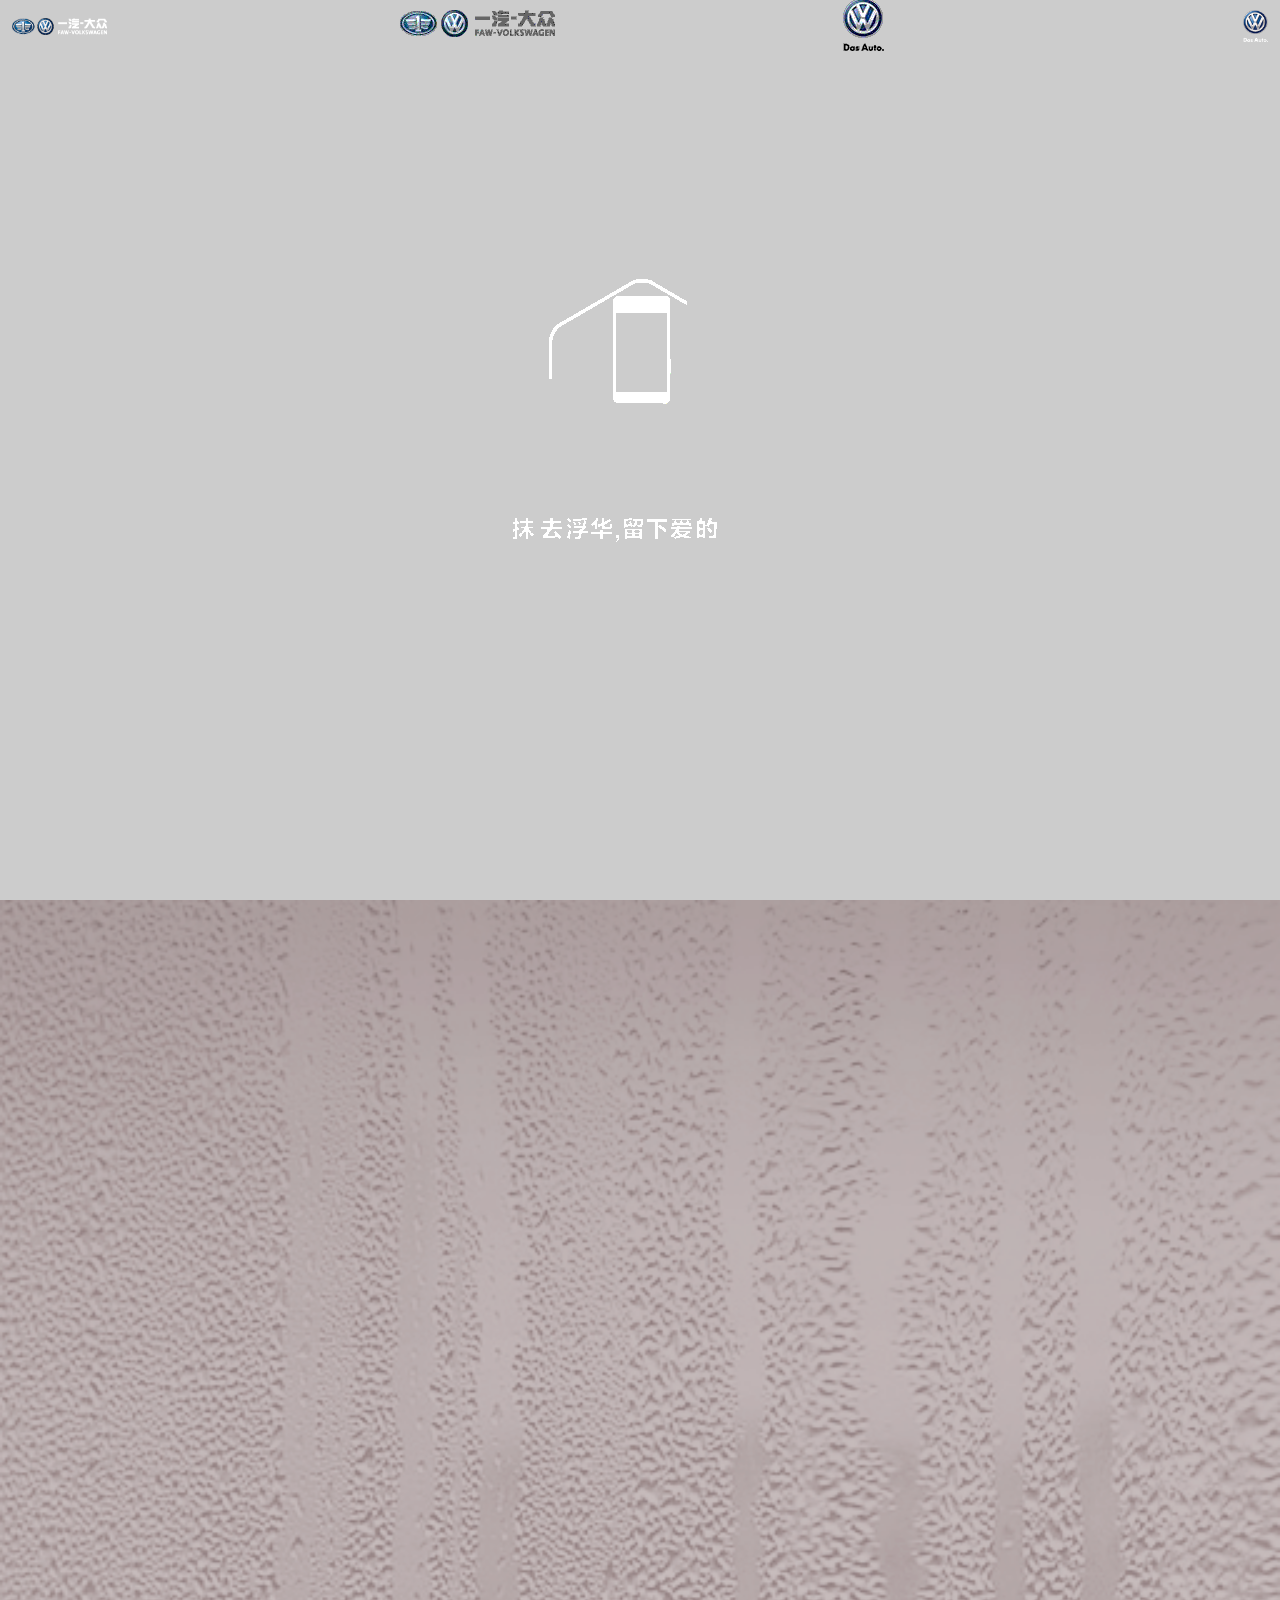
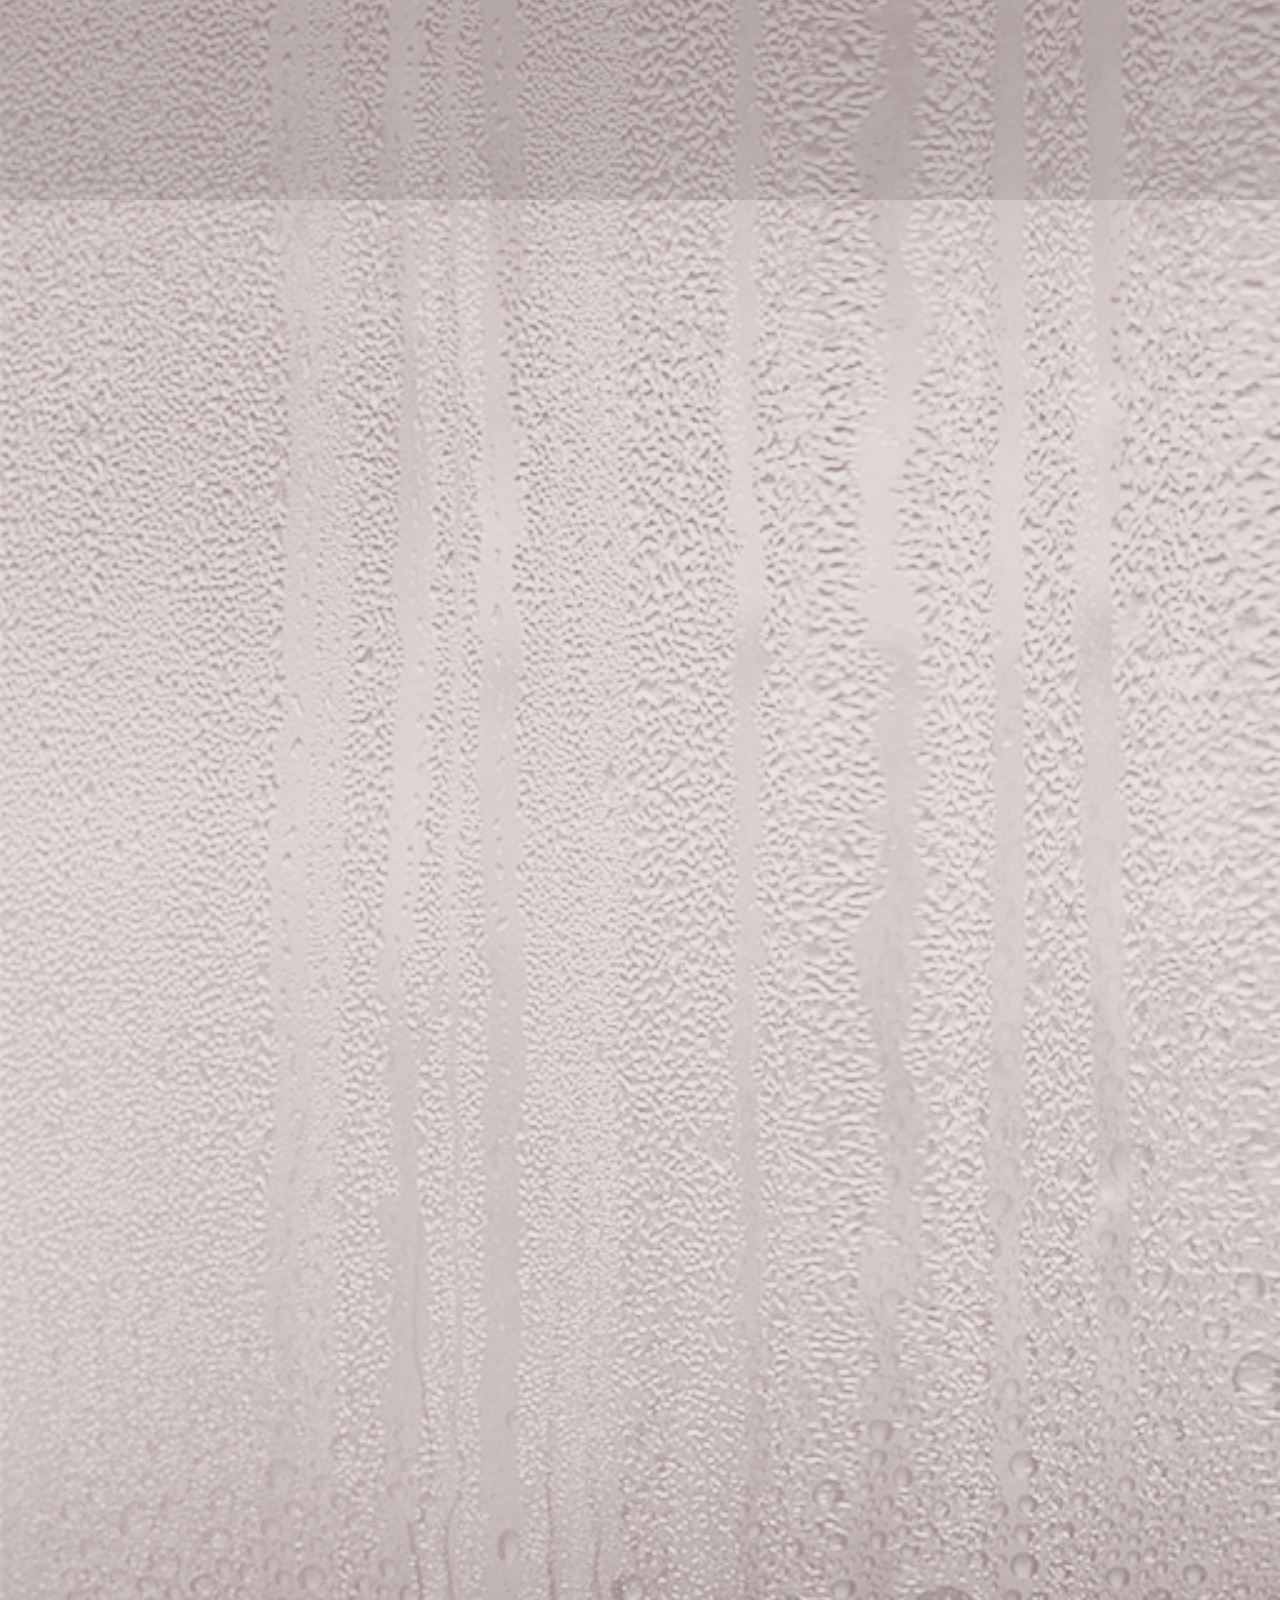
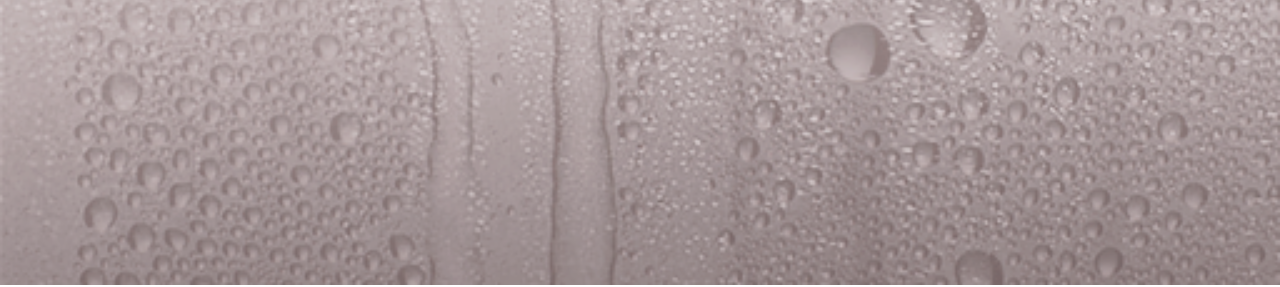
==== index.html @ 7c73c203 "add link & swipe" ====
<!doctype html>
<html lang="zh-CN">
<head>
    <meta charset="utf-8">
    <meta name="viewport" content="width=device-width, initial-scale=1.0, maximum-scale=1.0, minimum-scale=1.0, user-scalable=no, minimal-ui">
    <meta name="apple-mobile-web-app-capable" content="yes">
    <title>一汽-大众 “感恩有你”</title>
    <meta name="description" content="">
    <meta name="keywords" content=""> 
    <link rel="stylesheet" href="./css/common.css" media="all">

</head>

<body class="load_body">
<header>
	<a id="logo_left" href="javascript:void(0);">一汽大众</a>
	<a id="logo_right" href="javascript:void(0);">Das Auto</a>
</header>

<div id="page_load" class="page">
	<div id="load_loading" class="loading show"></div><!-- /.loading -->
	<div id="load_scratch" class="scratch show">
		<canvas id="scratcher" class="canvasName"></canvas>
	</div><!-- /.scratch -->
</div><!-- /#page_load.page -->

<div id="page_1_1" class="page">
	<img src="img/faw_1_1.jpg" alt="">

	<div class="core">
		<div class="favor_btn" id="active_info">
			活动</br>规则
		</div>
		<div class="faw_btn btn_order btn_order_drive">
			<div class="faw_btn_left"></div>
			<div class="faw_btn_center">
				<div class="btn_icon_left"></div>
				<div class="btn_text">
					预约试驾
				</div>
				<div class="btn_icon_right"></div>
			</div>
			<div class="faw_btn_right"></div>
		</div>
		<div class="faw_btn btn_thx">
			<div class="faw_btn_left"></div>
			<div class="faw_btn_center">
				<div class="btn_text">
					我要对TA感恩
				</div>
				<div class="btn_icon_right"></div>
			</div>
			<div class="faw_btn_right"></div>
		</div>
	</div><!-- /.core -->
	<!-- <canvas id="scratcher" class="scratcher"></canvas> -->
</div><!-- /#page_1_1.page -->
<div id="page_1_2" class="page">
	<img src="img/faw_1_2.jpg" alt="">

	<div class="core">
		<div class="faw_close_btn" id="active_info_close"></div>
		<div class="favor_detail">
			<p>
				<span class="faw_title">活动奖品</span>
				<span class="faw_detail_text">一汽-大众风华羊绒围巾20条</span>
			</p>
			<p>
				<span class="faw_title">参与方式</span>
				<span class="faw_detail_text">写下对TA感恩的话，并留下资料即参与成功</span>
				<span class="faw_detail_text">一汽-大众将从中抽取20名获得礼品 </span>
			</p>
			<p>
				<span class="faw_title">活动时间</span>
				<span class="faw_detail_text">11月26至11月30日</span>
			</p>
		</div>
	</div><!-- /.core -->
</div><!-- /#page_1_2.page -->

<div id="page_2_1" class="page">
	<img src="img/faw_2_1.jpg" alt="">

	<div class="core">
		<div class="favor_btn" id="favor_info_golf">
			优惠</br>信息
		</div> 
		<div class="faw_btn btn_order btn_order_drive">
			<div class="faw_btn_left"></div>
			<div class="faw_btn_center">
				<div class="btn_icon_left"></div>
				<div class="btn_text">
					预约试驾
				</div>
				<div class="btn_icon_right"></div>
			</div>
			<div class="faw_btn_right"></div>
		</div>
		<div class="faw_btn btn_share_friend">
			<div class="faw_btn_left"></div>
			<div class="faw_btn_center">
				<div class="btn_icon_left"></div>
				<div class="btn_text">
					分享给朋友
				</div>
				<div class="btn_icon_right"></div>
			</div>
			<div class="faw_btn_right"></div>
		</div>
	</div><!-- /.core -->
</div><!-- /#page_2_1.page -->
<div id="page_2_2" class="page">
	<img src="img/faw_2_2.jpg" alt="">

	<div class="core">
		<div class="faw_close_btn"  id="favor_info_golf_close"></div>
		<div class="favor_detail favor_detail_left">
			<p>
				<span class="faw_title">1.购买高尔夫时尚型 </span>
				<span class="faw_detail_text">免费升级蓝牙手机免提系统</span>
				<span class="faw_detail_text faw_detail_text_black">购买高尔夫舒适型</span>
				<span class="faw_detail_text">免费升级头部气帘、5.0英寸彩屏、膝部气囊、钥匙镀铬</span>
				<span class="faw_detail_text faw_detail_text_black">购买高尔夫豪华型</span>
				<span class="faw_detail_text">免费升级旗舰型轮毂、5.0英寸彩屏、膝部气囊、钥匙镀铬</span>
				<span class="faw_detail_text faw_detail_text_black">购买高尔夫旗舰型</span>
				<span class="faw_detail_text">免费升级6.5英寸彩屏、膝部气囊、钥匙镀铬</span>
			</p>
			<p>
				<span class="faw_title">2.高尔夫更多车型享受节能环保补贴优惠</span>
			</p>
			<p>
				<span class="faw_title">3.全系享受购置税减半政策</span>
			</p>
		</div>
	</div><!-- /.core -->
</div><!-- /#page_2_2.page -->

<div id="page_3_1" class="page">
	<img src="img/faw_3_1.jpg" alt="">

	<div class="core">
		<div class="favor_btn" id="favor_info_suteng">
			优惠</br>信息
		</div>
		<div class="faw_btn btn_order btn_order_drive">
			<div class="faw_btn_left"></div>
			<div class="faw_btn_center">
				<div class="btn_icon_left"></div>
				<div class="btn_text">
					预约试驾
				</div>
				<div class="btn_icon_right"></div>
			</div>
			<div class="faw_btn_right"></div>
		</div>
		<div class="faw_btn btn_share_friend">
			<div class="faw_btn_left"></div>
			<div class="faw_btn_center">
				<div class="btn_icon_left"></div>
				<div class="btn_text">
					分享给朋友
				</div>
				<div class="btn_icon_right"></div>
			</div>
			<div class="faw_btn_right"></div>
		</div>
	</div><!-- /.core -->
</div><!-- /#page_3_1.page -->
<div id="page_3_2" class="page">
	<img src="img/faw_3_2.jpg" alt="">

	<div class="core">
		<div class="faw_close_btn" id="favor_info_suteng_close"></div>
		<div class="favor_detail favor_detail_left">
			<p>
				<span class="faw_title">1、购新速腾1.4T舒适性、豪华型</span>
				<span class="faw_detail_text">￥999即享氙气大灯</span>
				<span class="faw_detail_text faw_detail_text_black">购新速腾舒适型、豪华型 </span>
				<span class="faw_detail_text">￥999即享导航选装</span>
			</p>
			<p>
				<span class="faw_title">2、新速腾更多车型享受节能环保补贴优惠</span>
			</p>
			<p>
				<span class="faw_title">3、全系享受购置税减半政策</span>
			</p>
		</div>
	</div><!-- /.core -->
</div><!-- /#page_3_2.page -->
<div id="page_4_1" class="page">
	<img src="img/faw_4_1.jpg" alt="">

	<div class="core">
		<div class="faw_btn_qin">
			致亲人
		</div>
		<div class="faw_btn_peng">
			致朋友
		</div>
		<div class="faw_btn_all">
			致所有帮助过我的人
		</div>
	</div><!-- /.core -->
</div><!-- /#page_4_1.page -->
<div id="page_4_2" class="page">
	<img src="img/faw_4_2.jpg" alt="">

	<div class="core">
		<div class="faw_btn_swipe faw_btn_pro peng_prev swiper-button-prev" type="pro"></div>
		<div class="faw_btn_swipe faw_btn_next peng_next swiper-button-next" type="next"></div>
		<div class="swiper-container peng_container faw_thx_text">
		    <div class="swiper-wrapper">
		    	<div class="swiper-slide"><img class="faw_thx_img" src="img/faw_4_2_1.jpg"></div>
		        <div class="swiper-slide"><img class="faw_thx_img" src="img/faw_4_2_2.jpg"></div>
		        <div class="swiper-slide"><img class="faw_thx_img" src="img/faw_4_2_3.jpg"></div>
		    </div> 
		</div>
		<div class="faw_btn btn_choose">
			<div class="faw_btn_left"></div>
			<div class="faw_btn_center">
				<div class="btn_text">
					重选感恩的人
				</div>
			</div>
			<div class="faw_btn_right"></div>
		</div>
		<div class="faw_btn btn_send btn_send_peng">
			<div class="faw_btn_left"></div>
			<div class="faw_btn_center">
				<div class="btn_text">
					发送给我的朋友
				</div>
			</div>
			<div class="faw_btn_right"></div>
		</div>
	</div><!-- /.core -->
</div><!-- /#page_4_2.page -->
<div id="page_4_3" class="page">
	<img src="img/faw_4_3.jpg" alt="">

	<div class="core">
		<div class="faw_btn_swipe faw_btn_pro qin_prev swiper-button-prev" type="pro"></div>
		<div class="faw_btn_swipe faw_btn_next qin_next swiper-button-next" type="next"></div>
		<div class="swiper-container qin_container faw_thx_text">
		    <div class="swiper-wrapper">
		    	<div class="swiper-slide"><img class="faw_thx_img" src="img/faw_4_3_1.jpg"></div>
		        <div class="swiper-slide"><img class="faw_thx_img" src="img/faw_4_3_2.jpg"></div>
		        <div class="swiper-slide"><img class="faw_thx_img" src="img/faw_4_3_3.jpg"></div>
		    </div> 
		</div>
		<div class="faw_btn btn_choose">
			<div class="faw_btn_left"></div>
			<div class="faw_btn_center">
				<div class="btn_text">
					重选感恩的人
				</div>
			</div>
			<div class="faw_btn_right"></div>
		</div>
		<div class="faw_btn btn_send btn_send_qin">
			<div class="faw_btn_left"></div>
			<div class="faw_btn_center">
				<div class="btn_text">
					发送给我的亲人
				</div>
			</div>
			<div class="faw_btn_right"></div>
		</div>
	</div><!-- /.core -->
</div><!-- /#page_4_3.page -->
<div id="page_4_4" class="page">
	<img src="img/faw_4_4.jpg" alt="">

	<div class="core">
		<div class="faw_btn_swipe faw_btn_pro all_prev swiper-button-prev" type="pro"></div>
		<div class="faw_btn_swipe faw_btn_next all_next swiper-button-next" type="next"></div>
		<div class="swiper-container all_container faw_thx_text">
		    <div class="swiper-wrapper">
		    	<div class="swiper-slide"><img class="faw_thx_img" src="img/faw_4_4_1.jpg"></div>
		        <div class="swiper-slide"><img class="faw_thx_img" src="img/faw_4_4_2.jpg"></div>
		        <div class="swiper-slide"><img class="faw_thx_img" src="img/faw_4_4_3.jpg"></div>
		    </div> 
		</div>
		<div class="faw_btn btn_choose">
			<div class="faw_btn_left"></div>
			<div class="faw_btn_center">
				<div class="btn_text">
					重选感恩的人
				</div>
			</div>
			<div class="faw_btn_right"></div>
		</div>
		<div class="faw_btn btn_send btn_send_all">
			<div class="faw_btn_left"></div>
			<div class="faw_btn_center">
				<div class="btn_text">
					发送给帮助过我的人
				</div>
			</div>
			<div class="faw_btn_right"></div>
		</div>
	</div><!-- /.core -->
</div><!-- /#page_4_4.page -->
<div id="page_5_1" class="page">
	<img src="img/faw_5_1.jpg" alt="">

	<div class="core">
		<div class="faw_btn btn_order btn_order_drive">
			<div class="faw_btn_left"></div>
			<div class="faw_btn_center">
				<div class="btn_icon_left"></div>
				<div class="btn_text">
					预约试驾
				</div>
				<div class="btn_icon_right"></div>
			</div>
			<div class="faw_btn_right"></div>
		</div>
		<div class="faw_btn btn_share_friend">
			<div class="faw_btn_left"></div>
			<div class="faw_btn_center">
				<div class="btn_icon_left"></div>
				<div class="btn_text">
					分享给朋友
				</div>
				<div class="btn_icon_right"></div>
			</div>
			<div class="faw_btn_right"></div>
		</div>
	</div><!-- /.core -->
</div><!-- /#page_5_1.page -->

<div id="page_7_1" class="page">
	<img src="img/faw_7_1.jpg" alt="">

	<div class="core">
		<div class="faw_close_btn" id="order_drive_close"></div>
		<div class="order_form">
			<div class="item">
				<label for="name">姓名</label>
				<input type="text" id="name" >
			</div>
			<div class="item">
				<label for="male">男</label>
				<input type="radio" name="sex" id="male" />	
				<label for="female" class="female_lbl">女</label>
				<input type="radio" name="sex" id="female" />	
			</div>
			<div class="item">
				<label for="phone">电话</label>
				<input type="text" id="phone" >
			</div>
			<div class="item">
				<label for="car">车型</label>
				<select class="select_car" id="car">
					<option value ="volvo" selected = "selected">Volvo</option>
				  	<option value ="saab">Saab</option>
				  	<option value="opel">Opel</option>
				  	<option value="audi">Audi</option>
				</select>
			</div>
			<div class="item">
				<label for="province">省份</label>
				<select class="select_province" id="province">
					<option value ="beijing" selected = "selected">北京</option>
				  	<option value ="shanghai">上海</option>
				  	<option value="guangzhou">广州</option>
				  	<option value="shenzhen">深圳</option>
				</select>
				<label class="city_lbl" for="city">城市</label>
				<select class="select_city" id="city">
					<option value ="beijing" selected = "selected">北京</option>
				  	<option value ="shanghai">上海</option>
				  	<option value="guangzhou">广州</option>
				  	<option value="shenzhen">深圳</option>
				</select>
			</div>
			<div class="item">
				<label for="dealer">经销商</label>
				<select class="select_car" id="dealer">
					<option value ="北京腾远兴顺4S店" selected = "selected">北京腾远兴顺4S店</option>
				  	<option value ="saab">Saab</option>
				  	<option value="opel">Opel</option>
				  	<option value="audi">Audi</option>
				</select>
			</div>
			<div class="order_text">即刻预约试驾,感受心动驾乘体验</div>
		</div>
		<div class="faw_btn btn_confirm">
			<div class="faw_btn_left"></div>
			<div class="faw_btn_center">
				<div class="btn_text">
					&nbsp;&nbsp;提&nbsp;&nbsp;交&nbsp;&nbsp;
				</div>
			</div>
			<div class="faw_btn_right"></div>
		</div>
	</div><!-- /.core -->
</div><!-- /#page_7_1.page -->
<div id="page_7_2" class="page">
	<img src="img/faw_7_2.jpg" alt="">

	<div class="core">
		<div class="faw_close_btn" id="share_close"></div>
		<div class="textarea">
			<textarea name="saysth" class="saysth" id="saystn" placeholder="留下想说的话,送给您最感恩的人"></textarea>
		</div>
		<div class="faw_btn btn_share_friend btn_share">
			<div class="faw_btn_left"></div>
			<div class="faw_btn_center">
				<div class="btn_icon_left"></div>
				<div class="btn_text">
					&nbsp;&nbsp;分&nbsp;&nbsp;享&nbsp;&nbsp;
				</div>
				<div class="btn_icon_right"></div>
			</div>
			<div class="faw_btn_right"></div>
		</div>
	</div><!-- /.core -->
</div><!-- /#page_7_2.page -->
<div id="page_7_3" class="page">
	<img src="img/faw_7_3.jpg" alt="">

	<div class="core">
		
	</div><!-- /.core -->
</div><!-- /#page_7_3.page -->

<script type="application/javascript" src="./js/zepto.js"></script>
<script type="application/javascript" src="./js/swipe.js"></script>
<script type="application/javascript" src="./js/fastclick.js"></script>
<script type="application/javascript" src="./js/scratcher.js"></script>
<script type="application/javascript" src="./js/main.js"></script>

</body>
</html>
---- css/common.css ----
html,body, div, span, form,iframe,
h1, h2, h3, h4, h5, p, em, img, ol, ul, li {
    margin: 0;
    padding: 0;
    border: 0;
    font: inherit;
    vertical-align: baseline;
    -webkit-tap-highlight-color: rgba(0,0,0,0);
}
html{font-size: 62.5%;}
body {
  font-family: Helvetica, 'STXihei', 'STHeiti Light', 'Microsoft yahei', sans-serif;
  line-height: 1;
  background-color: #fff;
}


input {
  margin: 0;
  padding: 0;
  /*-webkit-appearance: none;*/
  border-style: none;
}

input {
  outline-style: none;
}

input[type="text"] {
  -moz-box-sizing: border-box;
  -webkit-box-sizing: border-box;
  box-sizing: border-box;
}
ol,
ul,
li {
  list-style: none;
}

table {
  border-collapse: collapse;
  border-spacing: 0;
}

input::-webkit-input-placeholder {
color: #D6D0CA !important; 
}
input:-moz-placeholder {
color: #D6D0CA !important; 
}
input::-moz-placeholder {
color: #D6D0CA !important; 
}
input:-ms-input-placeholder {
color: #D6D0CA !important; 
}
textarea::-webkit-input-placeholder {
color: #000 !important; 
}
textarea:-moz-placeholder {
color: #000 !important; 
}
textarea::-moz-placeholder {
color: #000 !important; 
}
textarea:-ms-input-placeholder {
color: #000 !important; 
}
/*
a:link,
a:visited {
  text-decoration: none;
  color: #555555;
}*/
a {
  display: block;
  text-decoration: none;
}
.clear {
  clear: both;
}
.clearfix:after {
  content: "\0020";
  height: 0;
  display: block;
  clear: both;
  visibility: hidden;
}
.clearfix {
  *zoom: 1;
}

.floatl {
  float: left;
}

.floatr {
  float: right;
}

.shadow {
  -webkit-box-shadow: 1px 0px 3px #d9dbdd;
     -moz-box-shadow: 0px 1px 3px #d9dbdd;
          box-shadow: 0px 1px 3px #d9dbdd;
}

.hidden {
  display: none;
}

.show {
  display: block;
}
.display-flexbox {
    display: -webkit-box;
    display: -webkit-flex;
    display: flex;  
}
.flexbox-children {
    -webkit-box-flex: 1;
    -webkit-flex: 1;
    flex: 1;
}

.scratcher_wrap{
  width: 100%;
  height: 100%;
}

html,body{height: 100%;}
body.load_body{}
header{
  width: 100%;
  padding-top: 6px;
  z-index: 99;
  position: absolute;
}
header a{
  width: 95px;
  height: 40px;
  float: left;
  display: block;
  padding: 0 12px;
  text-indent: -99999px;
  background: url(../img/logo_left.png) no-repeat center center;
  background-size: 95px 17px;
}
#logo_right{
  width: 25px;
  float: right;
  background-image: url(../img/logo_right.png);
  background-size: 25px 32px;
}
.page{position: relative;display: none;}
.page img:first-child{width: 100%;display: block;}
.core{position: absolute;top: 0;z-index: 10;width: 100%;height: 100%;}
.faw_btn{overflow: hidden;}
.faw_btn_left{float: left; height: 41px;width: 9px;background: url(../img/faw_btn_left.png) no-repeat;background-size: 9px 41px;}
.faw_btn_right{float: left; height: 41px;width: 6px;background: url(../img/faw_btn_right.png) no-repeat;background-size: 6px 41px;}
.faw_btn_center{float: left; height: 41px; line-height: 36px; padding:0 10px;background: url(../img/faw_btn_center.png) repeat-x;background-size: 6px 41px;color: #fff;font-size: 1.4rem; font-weight:bold;}
.btn_icon_left{}

#page_load{height: 100%;display: block;}
#page_load > *{display: none;}
#page_load > *.show{display: block;}
.loading{height: 100%;background: #cccccc url(../img/loading.gif) no-repeat center center;}
.scratch{height: 100%;background: #000;}
/*#page_4_1{display: block;}*/

.scratcher{
  position: absolute;
  top:0;
  left: 0;
  z-index: 1000;
}
.core .favor_btn{
  position: absolute;
  top: 70px;
  right: 0;
  padding: 2px 8px 2px 36px;
  font-size: 1.4rem;
  line-height: 1.4rem;
  height: 33px;
  color: #fff;
  background:#231f20 url(../img/faw_youhui.png) no-repeat 0 0;
  background-size: 25px 37px;
}

.btn_order{
  position: absolute;
  left: 10px;
  bottom: 50px;
}
.btn_thx,.btn_share_friend{
  position: absolute;
  right: 10px;
  bottom: 50px;
}

.btn_choose{
  position: absolute;
  left: 10px;
  bottom: 50px;
}
.btn_send{
  position: absolute;
  right: 10px;
  bottom: 50px;
}
.faw_btn_pro,.faw_btn_next{
  position: absolute;
  left: 50%;
  width: 35px;
  height: 19px;
  margin-left: -17px;
}
.faw_btn_pro{
  background:url(../img/faw_btn_pro.png) no-repeat 0 0;
  background-size: 35px 19px;
  top: 24%;
}
.faw_btn_pro.unable,.faw_btn_next.unable{
  opacity: 0.5;
}
.faw_btn_next{
  background:url(../img/faw_btn_next.png) no-repeat 0 0;
  background-size: 35px 19px;
  bottom: 20%;
}
.btn_choose .faw_btn_center,.btn_send .faw_btn_center{
  padding:0 15px;
}
.to_icon{
  font-size: 1.6rem;
  line-height: 30px;
}
.btn_order .btn_icon_left{
  float: left;
  height: 36px;
  width: 18px;
  background: url(../img/faw_order_icon.png) no-repeat center center;
  background-size: 18px 18px;
}
.btn_share_friend .btn_icon_left{
  float: left;
  height: 36px;
  width: 18px;
  background: url(../img/faw_friend_icon.png) no-repeat center center;
  background-size: 18px 18px;
}
.btn_order .btn_icon_right,.btn_thx .btn_icon_right,.btn_share_friend .btn_icon_right{
  float: right;
  height: 36px;
  width: 14px;
  background: url(../img/faw_to_icon.png) no-repeat center center;
  background-size: 13px 14px;
}
.btn_order .btn_text,.btn_thx .btn_text,.btn_share_friend .btn_text{
  float: left;
  padding:0 6px;
}

.faw_close_btn{
  /*border:1px #fff solid;*/
  position: absolute;
  width: 9%;
  height: 5%;
  right: 9px;
  top: 9%;
  z-index: 999;
}
.favor_detail{
  width: 100%;
  text-align: center;
  position: absolute;
  top: 40%;
  font-size: 1.6rem;
}
.favor_detail_left{
  text-align: left;
  text-indent: 4px;
  top: 35%;
  font-size: 1rem;
}
.favor_detail p{
  margin-bottom: 10px;
}
.favor_detail_left p{
  margin-bottom: 2px;
}
.favor_detail span{
  display: block;
  line-height: 1.8rem;
}
.favor_detail_left span{
  line-height: 1.6rem;
}
.favor_detail .faw_title{
  font-weight: bold;
}
.favor_detail .faw_detail_text{
  font-size: 1.4rem;
  color: #d70000;
}
.favor_detail_left .faw_detail_text{
  text-indent: 14px;
  font-size: 1rem;
}
.favor_detail_left .faw_detail_text_black{
  color: #000;
  font-weight: bold;
}

#page_3_2 .favor_detail_left{
  text-indent: 10px;
  top: 40%;
  font-size: 1.2rem;
}
#page_3_2 .favor_detail_left .faw_detail_text{
  text-indent: 28px;
  font-size: 1.2rem;
}

.faw_btn_qin{
  position: absolute;
  bottom: 120px;
  left: 10px;
  width: 140px;
  height: 42px;
  text-align: center;
  font-size: 1.4rem;
  line-height: 40px;
  background:url(../img/faw_btn_1.png) no-repeat 0 0;
  background-size: 140px 42px;
  color: #d70000;
  font-weight: bold;
}
.faw_btn_peng{
  position: absolute;
  bottom: 120px;
  right: 10px;
  width: 154px;
  height: 42px;
  text-align: center;
  font-size: 1.4rem;
  line-height: 40px;
  background:url(../img/faw_btn_2.png) no-repeat 0 0;
  background-size: 154px 42px;
  color: #d70000;
  font-weight: bold;
}
.faw_btn_all{
  position: absolute;
  bottom: 64px;
  left: 50%;
  width: 178px;
  height: 42px;
  margin-left: -89px;
  text-align: center;
  font-size: 1.4rem;
  line-height: 40px;
  background:url(../img/faw_btn_3.png) no-repeat 0 0;
  background-size: 178px 42px;
  color: #d70000;
  font-weight: bold;
}
.faw_thx_text{
  position: absolute;
  width: 100%;
  height: 35%;
  top:35%;
}
.faw_thx_text img{
  width: 100%;
}

.order_form{
  position: absolute;
  width: 100%;
  top: 28%;
  /*text-align: center;*/
}
.order_form .item{
  padding:0 20px;
  margin-bottom: 10px;
}

.order_form .item label{
  display: inline-block;
  width: 18%;
  font-size: 1.6rem;
  line-height: 2.4rem;
  font-weight: bold;
}
textarea{
  background-color:transparent;
}
.order_form .item input[type="text"]{
  background-color:transparent;
  border:1px #000 solid;
  height: 2.2rem;
  width: 80%;
  -webkit-appearance : none ;
  border-radius: 0;
  padding-left: 4px;
}
.order_form .item .female_lbl{
  margin-left: 40px;
}
.order_form .item .city_lbl{
  margin-left: 8%;
}
.order_form .item select{
  background-color:transparent;
  -webkit-appearance : none ;
  border-radius: 0;
  background:url(../img/faw_select_icon.png) no-repeat center right;
  background-size: 18px 16px;
  border:1px #000 solid;
  height: 2.2rem;
  padding-left: 4px;
}
.order_form .item .select_car{
  display: inline-block;
  width: 80%;
}
.order_form .item .select_province,.order_form .item .select_city{
  width: 26%;
}
.order_text{
  text-align: center;
  font-size: 1.8rem;
  font-weight: bold;
  padding-top: 10px;
}
.btn_confirm{
  position: absolute;
  bottom: 50px;
  left: 50%;
  margin-left: -42px;
}
.textarea{
  position: absolute;
  top: 42%;
  width: 100%;
  height: 20%;
}
.saysth{
  resize: none;
  display: inline-block;
  width: 87%;
  height: 100%;
  margin:0 auto;
  position: absolute;
  left: 50%;
  margin-left: -45%;
  font-size: 1.4rem;
  color: #000;
  border:0;
}
.btn_share{
  left: 50%;
  margin-left: -70px;
  bottom: 60px;
}
@media screen and (min-width:375px){
  .core .favor_btn{
    position: absolute;
    top: 70px;
    right: 0;
    padding: 4px 8px 2px 36px;
    font-size: 1.4rem;
    line-height: 1.4rem;
    height: 31px;
  }
  .btn_order{
    left: 20px;
  }
  .btn_thx,.btn_share_friend{
    right: 20px;
  }
  .favor_detail{
    font-size: 1.8rem;
  }
  .favor_detail_left{
    font-size: 1.3rem;
    text-indent: 16px;
  }
  .favor_detail span{
    display: block;
    line-height: 2.0rem;
  }
  .favor_detail .faw_title{
    margin-bottom: 4px;
  }
  .favor_detail .faw_detail_text{
    font-size: 1.6rem;
  }
  .favor_detail_left .faw_detail_text{
    font-size: 1.3rem;
    text-indent: 28px;
  }
  #page_3_2 .favor_detail_left{
    text-indent: 10px;
    top: 40%;
    font-size: 1.4rem;
  }
  #page_3_2 .favor_detail_left .faw_detail_text{
    text-indent: 32px;
    font-size: 1.4rem;
  }
  .faw_btn_qin{
    left: 20px;
  }
  .faw_btn_peng{
    right: 20px;
  }
  .btn_choose{
    left: 20px;
  }
  .btn_send{
    right: 20px;
  }
  .order_form .item label{
    line-height: 2.6rem;
  }
  .order_form .item input[type="text"]{
    height: 2.4rem;
  }
  .order_form .item select{
    height: 2.4rem;
  }
}

/**
 * Swiper 3.2.0
 * Most modern mobile touch slider and framework with hardware accelerated transitions
 * 
 * http://www.idangero.us/swiper/
 * 
 * Copyright 2015, Vladimir Kharlampidi
 * The iDangero.us
 * http://www.idangero.us/
 * 
 * Licensed under MIT
 * 
 * Released on: November 7, 2015
 */
.swiper-container {
  margin: 0 auto;
  position: relative;
  overflow: hidden;
  /* Fix of Webkit flickering */
  z-index: 1;
}
.swiper-container-no-flexbox .swiper-slide {
  float: left;
}
.swiper-container-vertical > .swiper-wrapper {
  -webkit-box-orient: vertical;
  -moz-box-orient: vertical;
  -ms-flex-direction: column;
  -webkit-flex-direction: column;
  flex-direction: column;
}
.swiper-wrapper {
  position: relative;
  width: 100%;
  height: 100%;
  z-index: 1;
  display: -webkit-box;
  display: -moz-box;
  display: -ms-flexbox;
  display: -webkit-flex;
  display: flex;
  -webkit-transition-property: -webkit-transform;
  -moz-transition-property: -moz-transform;
  -o-transition-property: -o-transform;
  -ms-transition-property: -ms-transform;
  transition-property: transform;
  -webkit-box-sizing: content-box;
  -moz-box-sizing: content-box;
  box-sizing: content-box;
}
.swiper-container-android .swiper-slide,
.swiper-wrapper {
  -webkit-transform: translate3d(0px, 0, 0);
  -moz-transform: translate3d(0px, 0, 0);
  -o-transform: translate(0px, 0px);
  -ms-transform: translate3d(0px, 0, 0);
  transform: translate3d(0px, 0, 0);
}
.swiper-container-multirow > .swiper-wrapper {
  -webkit-box-lines: multiple;
  -moz-box-lines: multiple;
  -ms-flex-wrap: wrap;
  -webkit-flex-wrap: wrap;
  flex-wrap: wrap;
}
.swiper-container-free-mode > .swiper-wrapper {
  -webkit-transition-timing-function: ease-out;
  -moz-transition-timing-function: ease-out;
  -ms-transition-timing-function: ease-out;
  -o-transition-timing-function: ease-out;
  transition-timing-function: ease-out;
  margin: 0 auto;
}
.swiper-slide {
  -webkit-flex-shrink: 0;
  -ms-flex: 0 0 auto;
  flex-shrink: 0;
  width: 100%;
  height: 100%;
  position: relative;
}
/* a11y */
.swiper-container .swiper-notification {
  position: absolute;
  left: 0;
  top: 0;
  pointer-events: none;
  opacity: 0;
  z-index: -1000;
}
/* IE10 Windows Phone 8 Fixes */
.swiper-wp8-horizontal {
  -ms-touch-action: pan-y;
  touch-action: pan-y;
}
.swiper-wp8-vertical {
  -ms-touch-action: pan-x;
  touch-action: pan-x;
}

/* Pagination Styles */
.swiper-pagination {
  position: absolute;
  text-align: center;
  -webkit-transition: 300ms;
  -moz-transition: 300ms;
  -o-transition: 300ms;
  transition: 300ms;
  -webkit-transform: translate3d(0, 0, 0);
  -ms-transform: translate3d(0, 0, 0);
  -o-transform: translate3d(0, 0, 0);
  transform: translate3d(0, 0, 0);
  z-index: 10;
}
.swiper-pagination.swiper-pagination-hidden {
  opacity: 0;
}
.swiper-pagination-bullet {
  width: 8px;
  height: 8px;
  display: inline-block;
  border-radius: 100%;
  background: #000;
  opacity: 0.2;
}
button.swiper-pagination-bullet {
  border: none;
  margin: 0;
  padding: 0;
  box-shadow: none;
  -moz-appearance: none;
  -ms-appearance: none;
  -webkit-appearance: none;
  appearance: none;
}
.swiper-pagination-clickable .swiper-pagination-bullet {
  cursor: pointer;
}
.swiper-pagination-white .swiper-pagination-bullet {
  background: #fff;
}
.swiper-pagination-bullet-active {
  opacity: 1;
  background: #007aff;
}
.swiper-pagination-white .swiper-pagination-bullet-active {
  background: #fff;
}
.swiper-pagination-black .swiper-pagination-bullet-active {
  background: #000;
}
.swiper-container-vertical > .swiper-pagination {
  right: 10px;
  top: 50%;
  -webkit-transform: translate3d(0px, -50%, 0);
  -moz-transform: translate3d(0px, -50%, 0);
  -o-transform: translate(0px, -50%);
  -ms-transform: translate3d(0px, -50%, 0);
  transform: translate3d(0px, -50%, 0);
}
.swiper-container-vertical > .swiper-pagination .swiper-pagination-bullet {
  margin: 5px 0;
  display: block;
}
.swiper-container-horizontal > .swiper-pagination {
  bottom: 10px;
  left: 0;
  width: 100%;
}
.swiper-container-horizontal > .swiper-pagination .swiper-pagination-bullet {
  margin: 0 5px;
}
/* 3D Container */
.swiper-container-3d {
  -webkit-perspective: 1200px;
  -moz-perspective: 1200px;
  -o-perspective: 1200px;
  perspective: 1200px;
}
.swiper-container-3d .swiper-wrapper,
.swiper-container-3d .swiper-slide,
.swiper-container-3d .swiper-slide-shadow-left,
.swiper-container-3d .swiper-slide-shadow-right,
.swiper-container-3d .swiper-slide-shadow-top,
.swiper-container-3d .swiper-slide-shadow-bottom,
.swiper-container-3d .swiper-cube-shadow {
  -webkit-transform-style: preserve-3d;
  -moz-transform-style: preserve-3d;
  -ms-transform-style: preserve-3d;
  transform-style: preserve-3d;
}
.swiper-container-3d .swiper-slide-shadow-left,
.swiper-container-3d .swiper-slide-shadow-right,
.swiper-container-3d .swiper-slide-shadow-top,
.swiper-container-3d .swiper-slide-shadow-bottom {
  position: absolute;
  left: 0;
  top: 0;
  width: 100%;
  height: 100%;
  pointer-events: none;
  z-index: 10;
}
.swiper-container-3d .swiper-slide-shadow-left {
  background-image: -webkit-gradient(linear, left top, right top, from(rgba(0, 0, 0, 0.5)), to(rgba(0, 0, 0, 0)));
  /* Safari 4+, Chrome */
  background-image: -webkit-linear-gradient(right, rgba(0, 0, 0, 0.5), rgba(0, 0, 0, 0));
  /* Chrome 10+, Safari 5.1+, iOS 5+ */
  background-image: -moz-linear-gradient(right, rgba(0, 0, 0, 0.5), rgba(0, 0, 0, 0));
  /* Firefox 3.6-15 */
  background-image: -o-linear-gradient(right, rgba(0, 0, 0, 0.5), rgba(0, 0, 0, 0));
  /* Opera 11.10-12.00 */
  background-image: linear-gradient(to left, rgba(0, 0, 0, 0.5), rgba(0, 0, 0, 0));
  /* Firefox 16+, IE10, Opera 12.50+ */
}
.swiper-container-3d .swiper-slide-shadow-right {
  background-image: -webkit-gradient(linear, right top, left top, from(rgba(0, 0, 0, 0.5)), to(rgba(0, 0, 0, 0)));
  /* Safari 4+, Chrome */
  background-image: -webkit-linear-gradient(left, rgba(0, 0, 0, 0.5), rgba(0, 0, 0, 0));
  /* Chrome 10+, Safari 5.1+, iOS 5+ */
  background-image: -moz-linear-gradient(left, rgba(0, 0, 0, 0.5), rgba(0, 0, 0, 0));
  /* Firefox 3.6-15 */
  background-image: -o-linear-gradient(left, rgba(0, 0, 0, 0.5), rgba(0, 0, 0, 0));
  /* Opera 11.10-12.00 */
  background-image: linear-gradient(to right, rgba(0, 0, 0, 0.5), rgba(0, 0, 0, 0));
  /* Firefox 16+, IE10, Opera 12.50+ */
}
.swiper-container-3d .swiper-slide-shadow-top {
  background-image: -webkit-gradient(linear, left top, left bottom, from(rgba(0, 0, 0, 0.5)), to(rgba(0, 0, 0, 0)));
  /* Safari 4+, Chrome */
  background-image: -webkit-linear-gradient(bottom, rgba(0, 0, 0, 0.5), rgba(0, 0, 0, 0));
  /* Chrome 10+, Safari 5.1+, iOS 5+ */
  background-image: -moz-linear-gradient(bottom, rgba(0, 0, 0, 0.5), rgba(0, 0, 0, 0));
  /* Firefox 3.6-15 */
  background-image: -o-linear-gradient(bottom, rgba(0, 0, 0, 0.5), rgba(0, 0, 0, 0));
  /* Opera 11.10-12.00 */
  background-image: linear-gradient(to top, rgba(0, 0, 0, 0.5), rgba(0, 0, 0, 0));
  /* Firefox 16+, IE10, Opera 12.50+ */
}
.swiper-container-3d .swiper-slide-shadow-bottom {
  background-image: -webkit-gradient(linear, left bottom, left top, from(rgba(0, 0, 0, 0.5)), to(rgba(0, 0, 0, 0)));
  /* Safari 4+, Chrome */
  background-image: -webkit-linear-gradient(top, rgba(0, 0, 0, 0.5), rgba(0, 0, 0, 0));
  /* Chrome 10+, Safari 5.1+, iOS 5+ */
  background-image: -moz-linear-gradient(top, rgba(0, 0, 0, 0.5), rgba(0, 0, 0, 0));
  /* Firefox 3.6-15 */
  background-image: -o-linear-gradient(top, rgba(0, 0, 0, 0.5), rgba(0, 0, 0, 0));
  /* Opera 11.10-12.00 */
  background-image: linear-gradient(to bottom, rgba(0, 0, 0, 0.5), rgba(0, 0, 0, 0));
  /* Firefox 16+, IE10, Opera 12.50+ */
}
/* Coverflow */
.swiper-container-coverflow .swiper-wrapper {
  /* Windows 8 IE 10 fix */
  -ms-perspective: 1200px;
}
/* Fade */
.swiper-container-fade.swiper-container-free-mode .swiper-slide {
  -webkit-transition-timing-function: ease-out;
  -moz-transition-timing-function: ease-out;
  -ms-transition-timing-function: ease-out;
  -o-transition-timing-function: ease-out;
  transition-timing-function: ease-out;
}
.swiper-container-fade .swiper-slide {
  pointer-events: none;
}
.swiper-container-fade .swiper-slide .swiper-slide {
  pointer-events: none;
}
.swiper-container-fade .swiper-slide-active,
.swiper-container-fade .swiper-slide-active .swiper-slide-active {
  pointer-events: auto;
}
/* Cube */
.swiper-container-cube {
  overflow: visible;
}
.swiper-container-cube .swiper-slide {
  pointer-events: none;
  visibility: hidden;
  -webkit-transform-origin: 0 0;
  -moz-transform-origin: 0 0;
  -ms-transform-origin: 0 0;
  transform-origin: 0 0;
  -webkit-backface-visibility: hidden;
  -moz-backface-visibility: hidden;
  -ms-backface-visibility: hidden;
  backface-visibility: hidden;
  width: 100%;
  height: 100%;
  z-index: 1;
}
.swiper-container-cube.swiper-container-rtl .swiper-slide {
  -webkit-transform-origin: 100% 0;
  -moz-transform-origin: 100% 0;
  -ms-transform-origin: 100% 0;
  transform-origin: 100% 0;
}
.swiper-container-cube .swiper-slide-active,
.swiper-container-cube .swiper-slide-next,
.swiper-container-cube .swiper-slide-prev,
.swiper-container-cube .swiper-slide-next + .swiper-slide {
  pointer-events: auto;
  visibility: visible;
}
.swiper-container-cube .swiper-slide-shadow-top,
.swiper-container-cube .swiper-slide-shadow-bottom,
.swiper-container-cube .swiper-slide-shadow-left,
.swiper-container-cube .swiper-slide-shadow-right {
  z-index: 0;
  -webkit-backface-visibility: hidden;
  -moz-backface-visibility: hidden;
  -ms-backface-visibility: hidden;
  backface-visibility: hidden;
}
.swiper-container-cube .swiper-cube-shadow {
  position: absolute;
  left: 0;
  bottom: 0px;
  width: 100%;
  height: 100%;
  background: #000;
  opacity: 0.6;
  -webkit-filter: blur(50px);
  filter: blur(50px);
  z-index: 0;
}
/* Scrollbar */
.swiper-scrollbar {
  border-radius: 10px;
  position: relative;
  -ms-touch-action: none;
  background: rgba(0, 0, 0, 0.1);
}
.swiper-container-horizontal > .swiper-scrollbar {
  position: absolute;
  left: 1%;
  bottom: 3px;
  z-index: 50;
  height: 5px;
  width: 98%;
}
.swiper-container-vertical > .swiper-scrollbar {
  position: absolute;
  right: 3px;
  top: 1%;
  z-index: 50;
  width: 5px;
  height: 98%;
}
.swiper-scrollbar-drag {
  height: 100%;
  width: 100%;
  position: relative;
  background: rgba(0, 0, 0, 0.5);
  border-radius: 10px;
  left: 0;
  top: 0;
}
.swiper-scrollbar-cursor-drag {
  cursor: move;
}
/* Preloader */
.swiper-lazy-preloader {
  width: 42px;
  height: 42px;
  position: absolute;
  left: 50%;
  top: 50%;
  margin-left: -21px;
  margin-top: -21px;
  z-index: 10;
  -webkit-transform-origin: 50%;
  -moz-transform-origin: 50%;
  transform-origin: 50%;
  -webkit-animation: swiper-preloader-spin 1s steps(12, end) infinite;
  -moz-animation: swiper-preloader-spin 1s steps(12, end) infinite;
  animation: swiper-preloader-spin 1s steps(12, end) infinite;
}
.swiper-lazy-preloader:after {
  display: block;
  content: "";
  width: 100%;
  height: 100%;
  background-image: url("data:image/svg+xml;charset=utf-8,%3Csvg%20viewBox%3D'0%200%20120%20120'%20xmlns%3D'http%3A%2F%2Fwww.w3.org%2F2000%2Fsvg'%20xmlns%3Axlink%3D'http%3A%2F%2Fwww.w3.org%2F1999%2Fxlink'%3E%3Cdefs%3E%3Cline%20id%3D'l'%20x1%3D'60'%20x2%3D'60'%20y1%3D'7'%20y2%3D'27'%20stroke%3D'%236c6c6c'%20stroke-width%3D'11'%20stroke-linecap%3D'round'%2F%3E%3C%2Fdefs%3E%3Cg%3E%3Cuse%20xlink%3Ahref%3D'%23l'%20opacity%3D'.27'%2F%3E%3Cuse%20xlink%3Ahref%3D'%23l'%20opacity%3D'.27'%20transform%3D'rotate(30%2060%2C60)'%2F%3E%3Cuse%20xlink%3Ahref%3D'%23l'%20opacity%3D'.27'%20transform%3D'rotate(60%2060%2C60)'%2F%3E%3Cuse%20xlink%3Ahref%3D'%23l'%20opacity%3D'.27'%20transform%3D'rotate(90%2060%2C60)'%2F%3E%3Cuse%20xlink%3Ahref%3D'%23l'%20opacity%3D'.27'%20transform%3D'rotate(120%2060%2C60)'%2F%3E%3Cuse%20xlink%3Ahref%3D'%23l'%20opacity%3D'.27'%20transform%3D'rotate(150%2060%2C60)'%2F%3E%3Cuse%20xlink%3Ahref%3D'%23l'%20opacity%3D'.37'%20transform%3D'rotate(180%2060%2C60)'%2F%3E%3Cuse%20xlink%3Ahref%3D'%23l'%20opacity%3D'.46'%20transform%3D'rotate(210%2060%2C60)'%2F%3E%3Cuse%20xlink%3Ahref%3D'%23l'%20opacity%3D'.56'%20transform%3D'rotate(240%2060%2C60)'%2F%3E%3Cuse%20xlink%3Ahref%3D'%23l'%20opacity%3D'.66'%20transform%3D'rotate(270%2060%2C60)'%2F%3E%3Cuse%20xlink%3Ahref%3D'%23l'%20opacity%3D'.75'%20transform%3D'rotate(300%2060%2C60)'%2F%3E%3Cuse%20xlink%3Ahref%3D'%23l'%20opacity%3D'.85'%20transform%3D'rotate(330%2060%2C60)'%2F%3E%3C%2Fg%3E%3C%2Fsvg%3E");
  background-position: 50%;
  -webkit-background-size: 100%;
  background-size: 100%;
  background-repeat: no-repeat;
}
.swiper-lazy-preloader-white:after {
  background-image: url("data:image/svg+xml;charset=utf-8,%3Csvg%20viewBox%3D'0%200%20120%20120'%20xmlns%3D'http%3A%2F%2Fwww.w3.org%2F2000%2Fsvg'%20xmlns%3Axlink%3D'http%3A%2F%2Fwww.w3.org%2F1999%2Fxlink'%3E%3Cdefs%3E%3Cline%20id%3D'l'%20x1%3D'60'%20x2%3D'60'%20y1%3D'7'%20y2%3D'27'%20stroke%3D'%23fff'%20stroke-width%3D'11'%20stroke-linecap%3D'round'%2F%3E%3C%2Fdefs%3E%3Cg%3E%3Cuse%20xlink%3Ahref%3D'%23l'%20opacity%3D'.27'%2F%3E%3Cuse%20xlink%3Ahref%3D'%23l'%20opacity%3D'.27'%20transform%3D'rotate(30%2060%2C60)'%2F%3E%3Cuse%20xlink%3Ahref%3D'%23l'%20opacity%3D'.27'%20transform%3D'rotate(60%2060%2C60)'%2F%3E%3Cuse%20xlink%3Ahref%3D'%23l'%20opacity%3D'.27'%20transform%3D'rotate(90%2060%2C60)'%2F%3E%3Cuse%20xlink%3Ahref%3D'%23l'%20opacity%3D'.27'%20transform%3D'rotate(120%2060%2C60)'%2F%3E%3Cuse%20xlink%3Ahref%3D'%23l'%20opacity%3D'.27'%20transform%3D'rotate(150%2060%2C60)'%2F%3E%3Cuse%20xlink%3Ahref%3D'%23l'%20opacity%3D'.37'%20transform%3D'rotate(180%2060%2C60)'%2F%3E%3Cuse%20xlink%3Ahref%3D'%23l'%20opacity%3D'.46'%20transform%3D'rotate(210%2060%2C60)'%2F%3E%3Cuse%20xlink%3Ahref%3D'%23l'%20opacity%3D'.56'%20transform%3D'rotate(240%2060%2C60)'%2F%3E%3Cuse%20xlink%3Ahref%3D'%23l'%20opacity%3D'.66'%20transform%3D'rotate(270%2060%2C60)'%2F%3E%3Cuse%20xlink%3Ahref%3D'%23l'%20opacity%3D'.75'%20transform%3D'rotate(300%2060%2C60)'%2F%3E%3Cuse%20xlink%3Ahref%3D'%23l'%20opacity%3D'.85'%20transform%3D'rotate(330%2060%2C60)'%2F%3E%3C%2Fg%3E%3C%2Fsvg%3E");
}
@-webkit-keyframes swiper-preloader-spin {
  100% {
    -webkit-transform: rotate(360deg);
  }
}
@keyframes swiper-preloader-spin {
  100% {
    transform: rotate(360deg);
  }
}
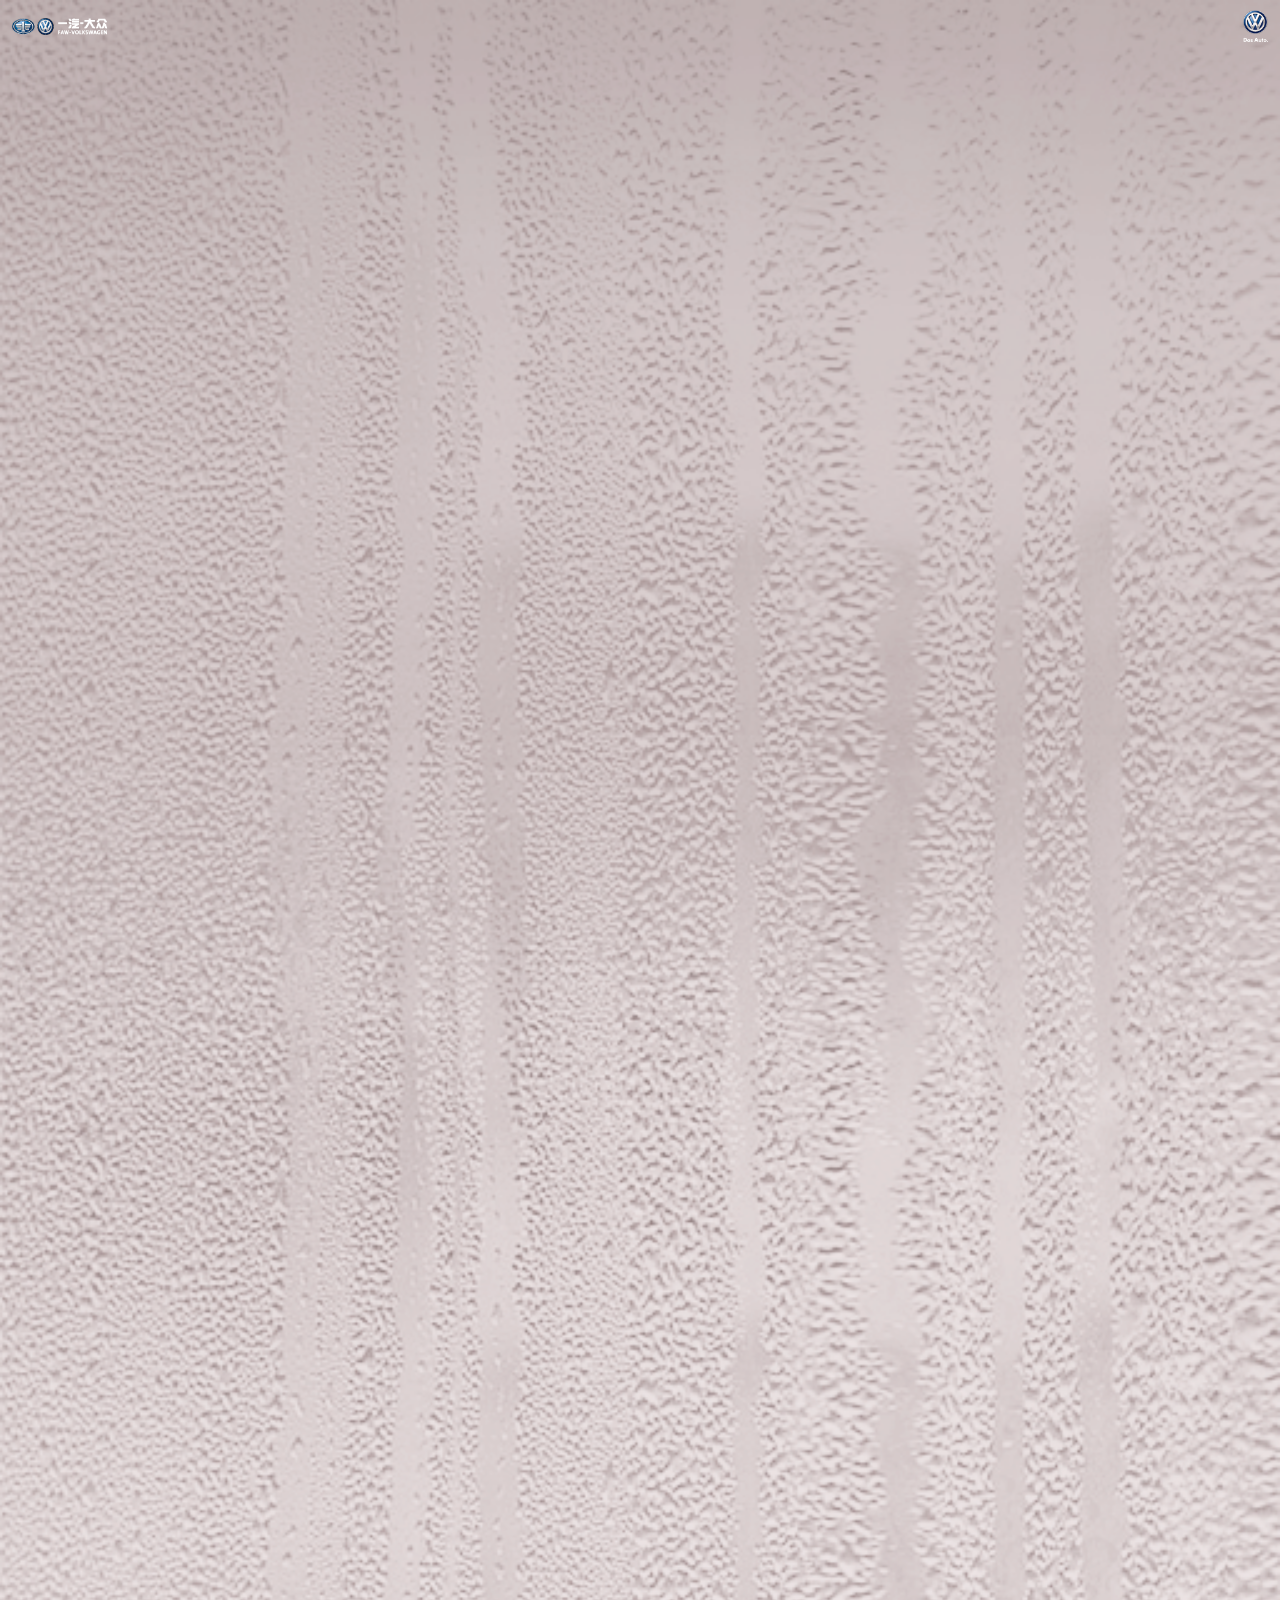
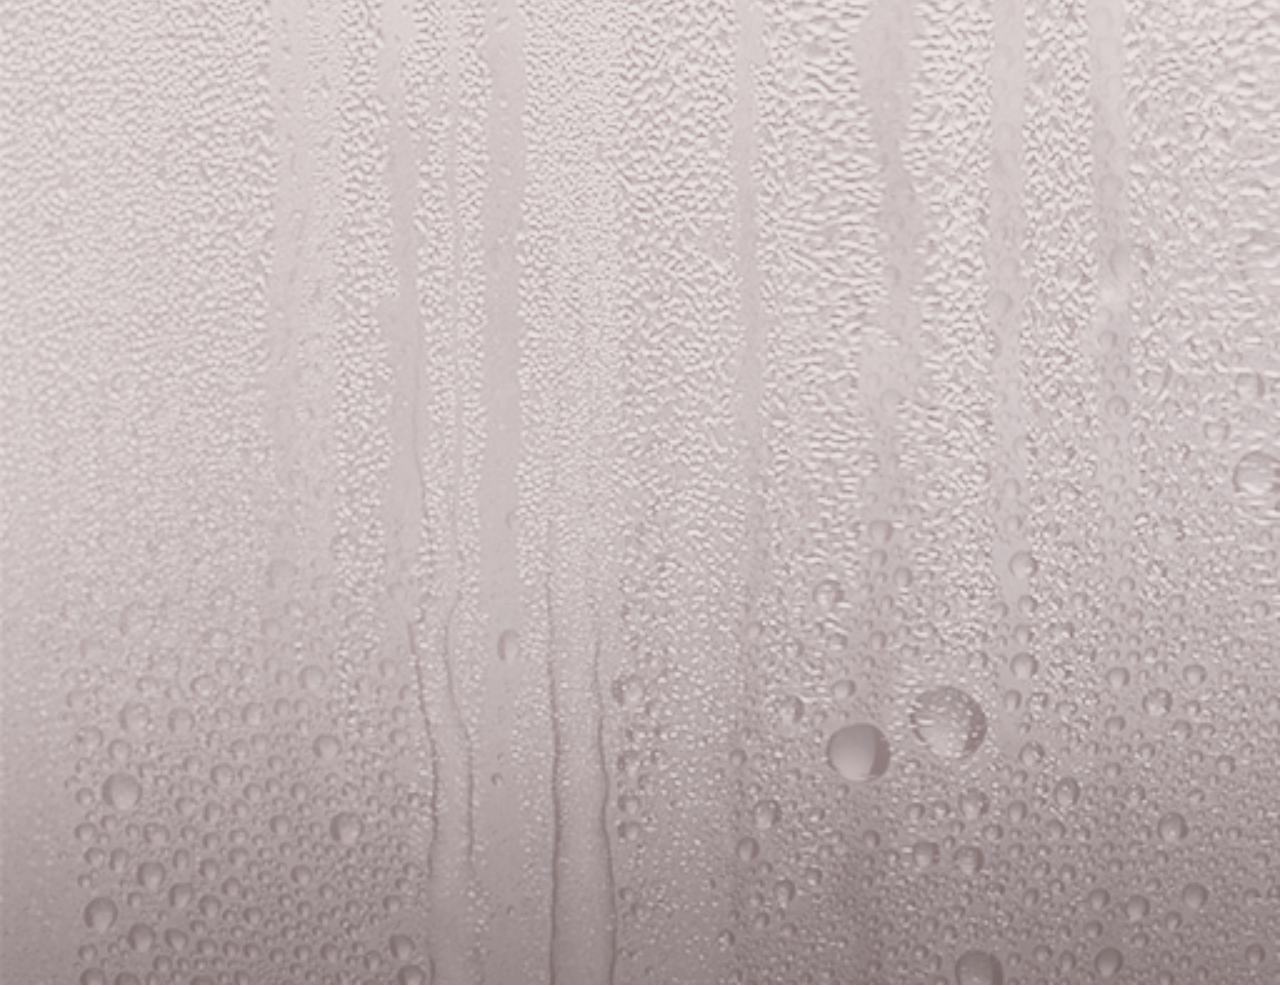
==== commit 4de31cc9: "bug fix" ====
--- a/index.html
+++ b/index.html
@@ -5,6 +5,7 @@
     <meta name="viewport" content="width=device-width, initial-scale=1.0, maximum-scale=1.0, minimum-scale=1.0, user-scalable=no, minimal-ui">
     <meta name="apple-mobile-web-app-capable" content="yes">
     <title>一汽-大众 “感恩有你”</title>
+
     <meta name="description" content="">
     <meta name="keywords" content=""> 
     <link rel="stylesheet" href="./css/common.css" media="all">
@@ -25,7 +26,7 @@
 </div><!-- /#page_load.page -->
 
 <div id="page_1_1" class="page">
-	<img src="img/faw_1_1.jpg" alt="">
+	<img src="img/faw_1_1.jpg" alt="" class="need_load">
 
 	<div class="core">
 		<div class="favor_btn" id="active_info">
@@ -56,7 +57,7 @@
 	<!-- <canvas id="scratcher" class="scratcher"></canvas> -->
 </div><!-- /#page_1_1.page -->
 <div id="page_1_2" class="page">
-	<img src="img/faw_1_2.jpg" alt="">
+	<img src="img/faw_1_2.jpg" alt="" class="need_load">
 
 	<div class="core">
 		<div class="faw_close_btn" id="active_info_close"></div>
@@ -79,7 +80,7 @@
 </div><!-- /#page_1_2.page -->
 
 <div id="page_2_1" class="page">
-	<img src="img/faw_2_1.jpg" alt="">
+	<img src="img/faw_2_1.jpg" alt="" class="need_load">
 
 	<div class="core">
 		<div class="favor_btn" id="favor_info_golf">
@@ -110,7 +111,7 @@
 	</div><!-- /.core -->
 </div><!-- /#page_2_1.page -->
 <div id="page_2_2" class="page">
-	<img src="img/faw_2_2.jpg" alt="">
+	<img src="img/faw_2_2.jpg" alt="" class="need_load">
 
 	<div class="core">
 		<div class="faw_close_btn"  id="favor_info_golf_close"></div>
@@ -136,7 +137,7 @@
 </div><!-- /#page_2_2.page -->
 
 <div id="page_3_1" class="page">
-	<img src="img/faw_3_1.jpg" alt="">
+	<img src="img/faw_3_1.jpg" alt="" class="need_load">
 
 	<div class="core">
 		<div class="favor_btn" id="favor_info_suteng">
@@ -167,7 +168,7 @@
 	</div><!-- /.core -->
 </div><!-- /#page_3_1.page -->
 <div id="page_3_2" class="page">
-	<img src="img/faw_3_2.jpg" alt="">
+	<img src="img/faw_3_2.jpg" alt="" class="need_load">
 
 	<div class="core">
 		<div class="faw_close_btn" id="favor_info_suteng_close"></div>
@@ -188,7 +189,7 @@
 	</div><!-- /.core -->
 </div><!-- /#page_3_2.page -->
 <div id="page_4_1" class="page">
-	<img src="img/faw_4_1.jpg" alt="">
+	<img src="img/faw_4_1.jpg" alt="" class="need_load">
 
 	<div class="core">
 		<div class="faw_btn_qin">
@@ -203,7 +204,7 @@
 	</div><!-- /.core -->
 </div><!-- /#page_4_1.page -->
 <div id="page_4_2" class="page">
-	<img src="img/faw_4_2.jpg" alt="">
+	<img src="img/faw_4_2.jpg" alt="" class="need_load">
 
 	<div class="core">
 		<div class="faw_btn_swipe faw_btn_pro peng_prev swiper-button-prev" type="pro"></div>
@@ -236,7 +237,7 @@
 	</div><!-- /.core -->
 </div><!-- /#page_4_2.page -->
 <div id="page_4_3" class="page">
-	<img src="img/faw_4_3.jpg" alt="">
+	<img src="img/faw_4_3.jpg" alt="" class="need_load">
 
 	<div class="core">
 		<div class="faw_btn_swipe faw_btn_pro qin_prev swiper-button-prev" type="pro"></div>
@@ -269,7 +270,7 @@
 	</div><!-- /.core -->
 </div><!-- /#page_4_3.page -->
 <div id="page_4_4" class="page">
-	<img src="img/faw_4_4.jpg" alt="">
+	<img src="img/faw_4_4.jpg" alt="" class="need_load">
 
 	<div class="core">
 		<div class="faw_btn_swipe faw_btn_pro all_prev swiper-button-prev" type="pro"></div>
@@ -302,7 +303,7 @@
 	</div><!-- /.core -->
 </div><!-- /#page_4_4.page -->
 <div id="page_5_1" class="page">
-	<img src="img/faw_5_1.jpg" alt="">
+	<img src="img/faw_5_1.jpg" alt="" class="need_load">
 
 	<div class="core">
 		<div class="faw_btn btn_order btn_order_drive">
@@ -331,7 +332,7 @@
 </div><!-- /#page_5_1.page -->
 
 <div id="page_7_1" class="page">
-	<img src="img/faw_7_1.jpg" alt="">
+	<img src="img/faw_7_1.jpg" alt="" class="need_load">
 
 	<div class="core">
 		<div class="faw_close_btn" id="order_drive_close"></div>
@@ -398,7 +399,7 @@
 	</div><!-- /.core -->
 </div><!-- /#page_7_1.page -->
 <div id="page_7_2" class="page">
-	<img src="img/faw_7_2.jpg" alt="">
+	<img src="img/faw_7_2.jpg" alt="" class="need_load">
 
 	<div class="core">
 		<div class="faw_close_btn" id="share_close"></div>
@@ -419,7 +420,7 @@
 	</div><!-- /.core -->
 </div><!-- /#page_7_2.page -->
 <div id="page_7_3" class="page">
-	<img src="img/faw_7_3.jpg" alt="">
+	<img src="img/faw_7_3.jpg" alt="" class="need_load">
 
 	<div class="core">
 		
--- a/css/common.css
+++ b/css/common.css
@@ -164,7 +164,7 @@
 #page_load > *{display: none;}
 #page_load > *.show{display: block;}
 .loading{height: 100%;background: #cccccc url(../img/loading.gif) no-repeat center center;}
-.scratch{height: 100%;background: #000;}
+.scratch{height: 100%;}
 /*#page_4_1{display: block;}*/
 
 .scratcher{
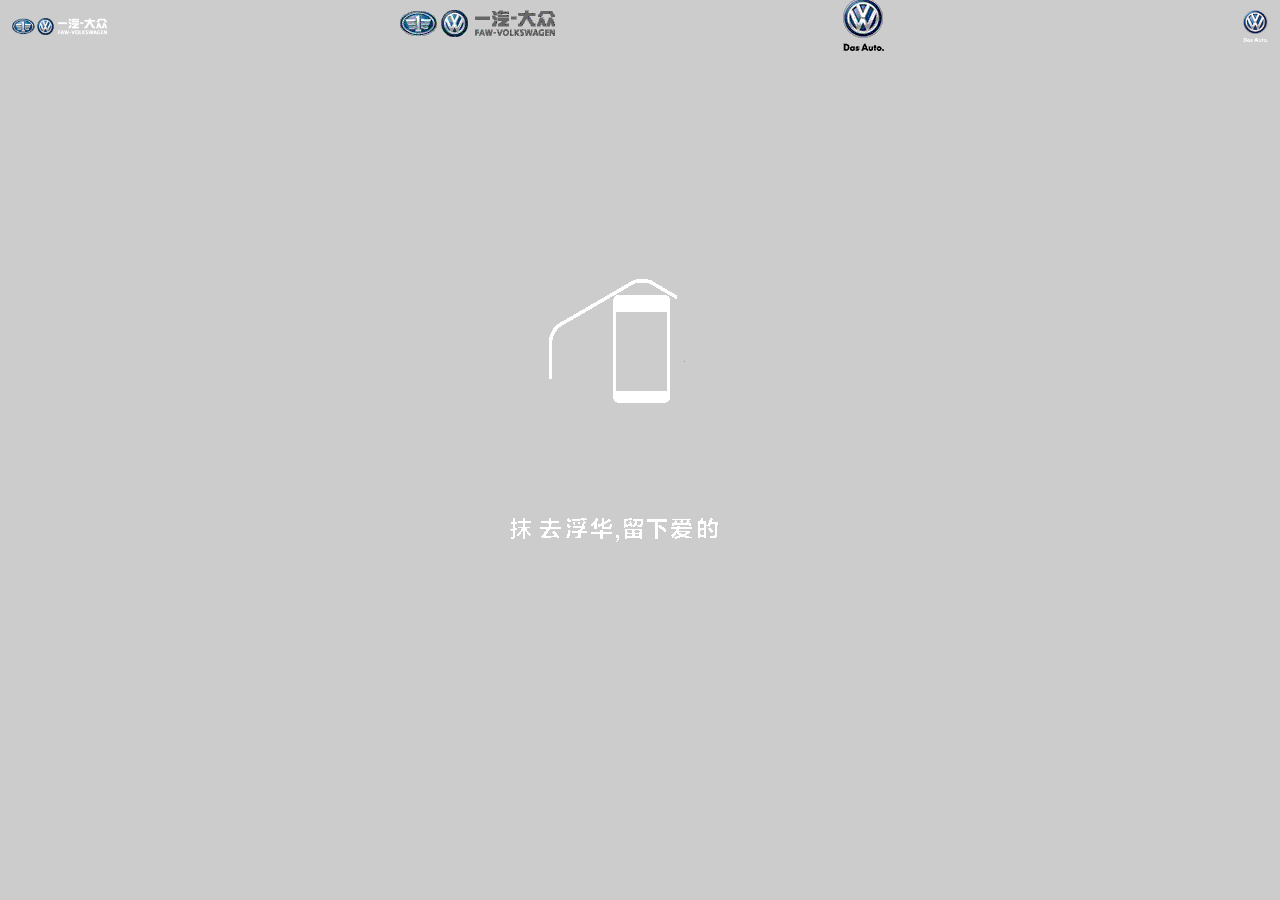
==== commit 4bfec5b8: "html dele show" ====
--- a/index.html
+++ b/index.html
@@ -5,7 +5,6 @@
     <meta name="viewport" content="width=device-width, initial-scale=1.0, maximum-scale=1.0, minimum-scale=1.0, user-scalable=no, minimal-ui">
     <meta name="apple-mobile-web-app-capable" content="yes">
     <title>一汽-大众 “感恩有你”</title>
-
     <meta name="description" content="">
     <meta name="keywords" content=""> 
     <link rel="stylesheet" href="./css/common.css" media="all">
@@ -20,13 +19,13 @@
 
 <div id="page_load" class="page">
 	<div id="load_loading" class="loading show"></div><!-- /.loading -->
-	<div id="load_scratch" class="scratch show">
+	<div id="load_scratch" class="scratch">
 		<canvas id="scratcher" class="canvasName"></canvas>
 	</div><!-- /.scratch -->
 </div><!-- /#page_load.page -->
 
 <div id="page_1_1" class="page">
-	<img src="img/faw_1_1.jpg" alt="" class="need_load">
+	<img src="img/faw_1_1.jpg" alt="">
 
 	<div class="core">
 		<div class="favor_btn" id="active_info">
@@ -57,7 +56,7 @@
 	<!-- <canvas id="scratcher" class="scratcher"></canvas> -->
 </div><!-- /#page_1_1.page -->
 <div id="page_1_2" class="page">
-	<img src="img/faw_1_2.jpg" alt="" class="need_load">
+	<img src="img/faw_1_2.jpg" alt="">
 
 	<div class="core">
 		<div class="faw_close_btn" id="active_info_close"></div>
@@ -80,7 +79,7 @@
 </div><!-- /#page_1_2.page -->
 
 <div id="page_2_1" class="page">
-	<img src="img/faw_2_1.jpg" alt="" class="need_load">
+	<img src="img/faw_2_1.jpg" alt="">
 
 	<div class="core">
 		<div class="favor_btn" id="favor_info_golf">
@@ -111,7 +110,7 @@
 	</div><!-- /.core -->
 </div><!-- /#page_2_1.page -->
 <div id="page_2_2" class="page">
-	<img src="img/faw_2_2.jpg" alt="" class="need_load">
+	<img src="img/faw_2_2.jpg" alt="">
 
 	<div class="core">
 		<div class="faw_close_btn"  id="favor_info_golf_close"></div>
@@ -137,7 +136,7 @@
 </div><!-- /#page_2_2.page -->
 
 <div id="page_3_1" class="page">
-	<img src="img/faw_3_1.jpg" alt="" class="need_load">
+	<img src="img/faw_3_1.jpg" alt="">
 
 	<div class="core">
 		<div class="favor_btn" id="favor_info_suteng">
@@ -168,7 +167,7 @@
 	</div><!-- /.core -->
 </div><!-- /#page_3_1.page -->
 <div id="page_3_2" class="page">
-	<img src="img/faw_3_2.jpg" alt="" class="need_load">
+	<img src="img/faw_3_2.jpg" alt="">
 
 	<div class="core">
 		<div class="faw_close_btn" id="favor_info_suteng_close"></div>
@@ -189,7 +188,7 @@
 	</div><!-- /.core -->
 </div><!-- /#page_3_2.page -->
 <div id="page_4_1" class="page">
-	<img src="img/faw_4_1.jpg" alt="" class="need_load">
+	<img src="img/faw_4_1.jpg" alt="">
 
 	<div class="core">
 		<div class="faw_btn_qin">
@@ -204,7 +203,7 @@
 	</div><!-- /.core -->
 </div><!-- /#page_4_1.page -->
 <div id="page_4_2" class="page">
-	<img src="img/faw_4_2.jpg" alt="" class="need_load">
+	<img src="img/faw_4_2.jpg" alt="">
 
 	<div class="core">
 		<div class="faw_btn_swipe faw_btn_pro peng_prev swiper-button-prev" type="pro"></div>
@@ -237,7 +236,7 @@
 	</div><!-- /.core -->
 </div><!-- /#page_4_2.page -->
 <div id="page_4_3" class="page">
-	<img src="img/faw_4_3.jpg" alt="" class="need_load">
+	<img src="img/faw_4_3.jpg" alt="">
 
 	<div class="core">
 		<div class="faw_btn_swipe faw_btn_pro qin_prev swiper-button-prev" type="pro"></div>
@@ -270,7 +269,7 @@
 	</div><!-- /.core -->
 </div><!-- /#page_4_3.page -->
 <div id="page_4_4" class="page">
-	<img src="img/faw_4_4.jpg" alt="" class="need_load">
+	<img src="img/faw_4_4.jpg" alt="">
 
 	<div class="core">
 		<div class="faw_btn_swipe faw_btn_pro all_prev swiper-button-prev" type="pro"></div>
@@ -303,7 +302,7 @@
 	</div><!-- /.core -->
 </div><!-- /#page_4_4.page -->
 <div id="page_5_1" class="page">
-	<img src="img/faw_5_1.jpg" alt="" class="need_load">
+	<img src="img/faw_5_1.jpg" alt="">
 
 	<div class="core">
 		<div class="faw_btn btn_order btn_order_drive">
@@ -332,7 +331,7 @@
 </div><!-- /#page_5_1.page -->
 
 <div id="page_7_1" class="page">
-	<img src="img/faw_7_1.jpg" alt="" class="need_load">
+	<img src="img/faw_7_1.jpg" alt="">
 
 	<div class="core">
 		<div class="faw_close_btn" id="order_drive_close"></div>
@@ -399,7 +398,7 @@
 	</div><!-- /.core -->
 </div><!-- /#page_7_1.page -->
 <div id="page_7_2" class="page">
-	<img src="img/faw_7_2.jpg" alt="" class="need_load">
+	<img src="img/faw_7_2.jpg" alt="">
 
 	<div class="core">
 		<div class="faw_close_btn" id="share_close"></div>
@@ -420,7 +419,7 @@
 	</div><!-- /.core -->
 </div><!-- /#page_7_2.page -->
 <div id="page_7_3" class="page">
-	<img src="img/faw_7_3.jpg" alt="" class="need_load">
+	<img src="img/faw_7_3.jpg" alt="">
 
 	<div class="core">
 		
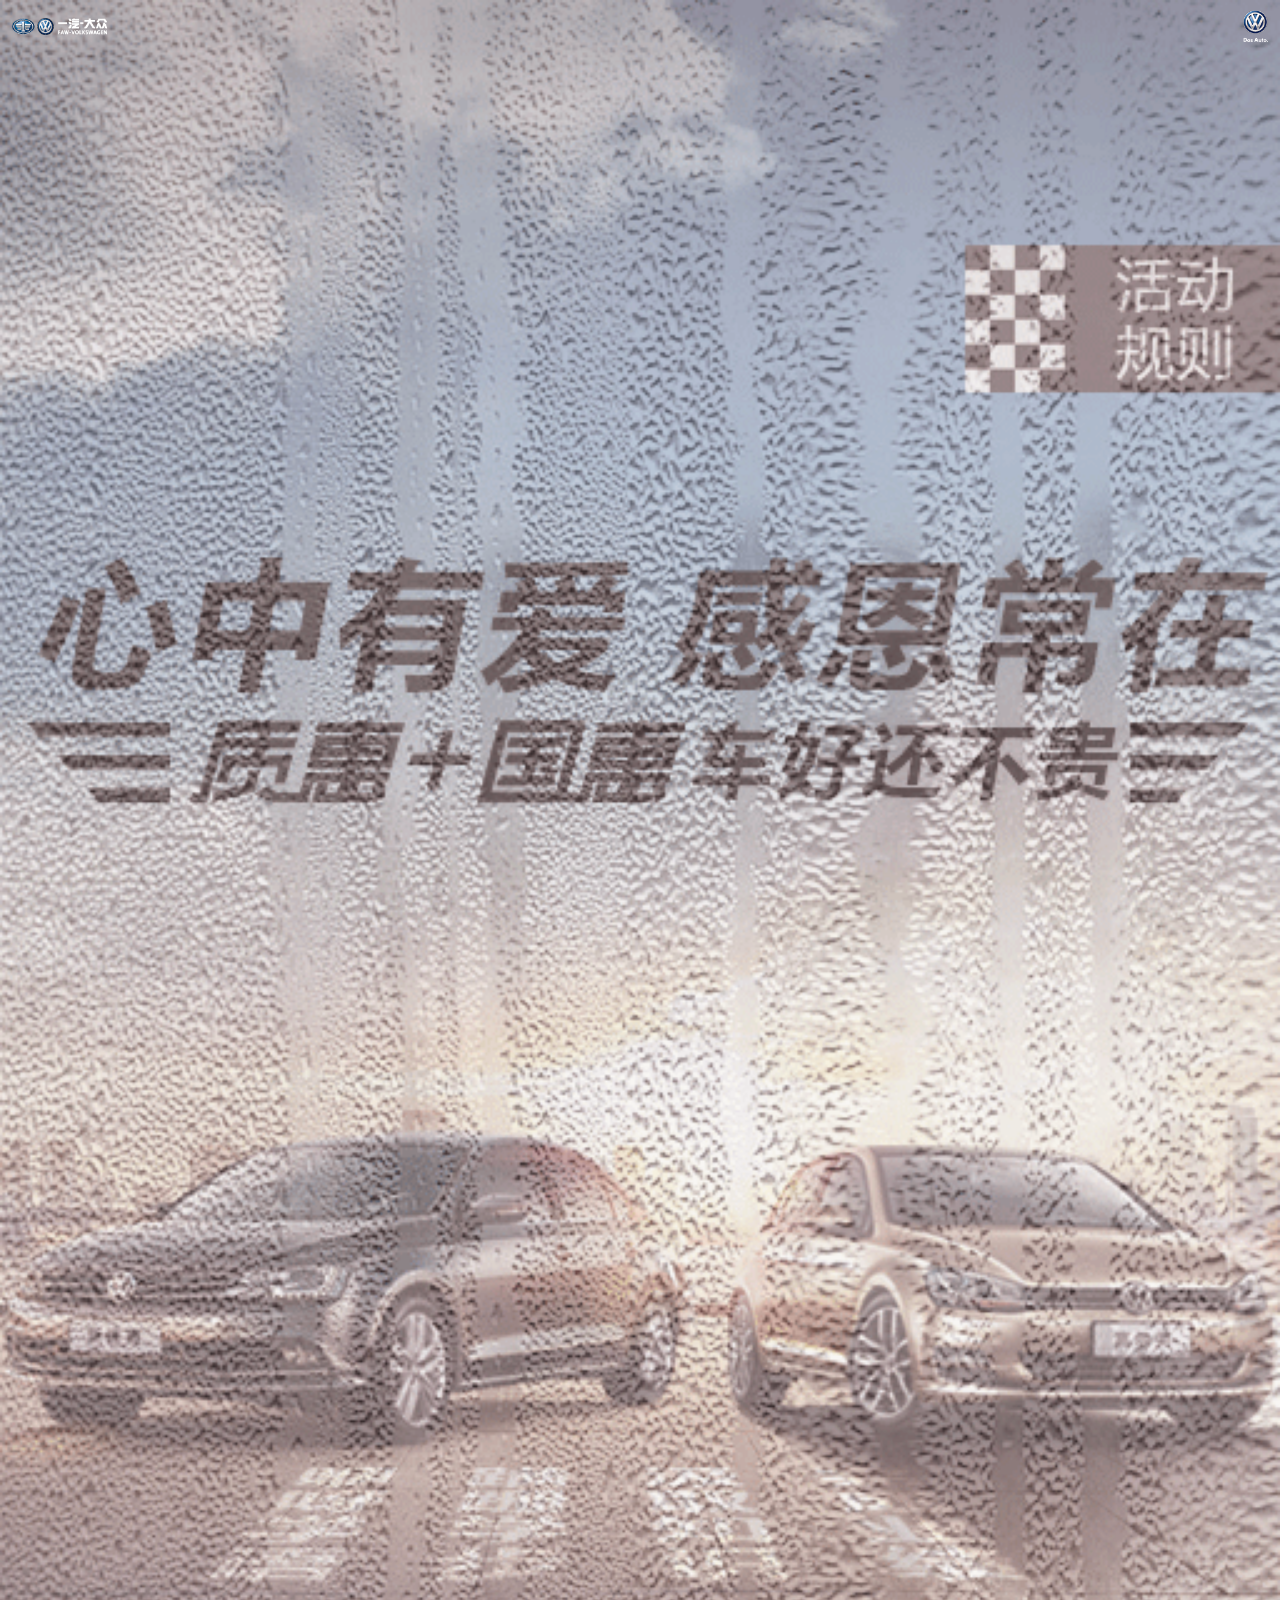
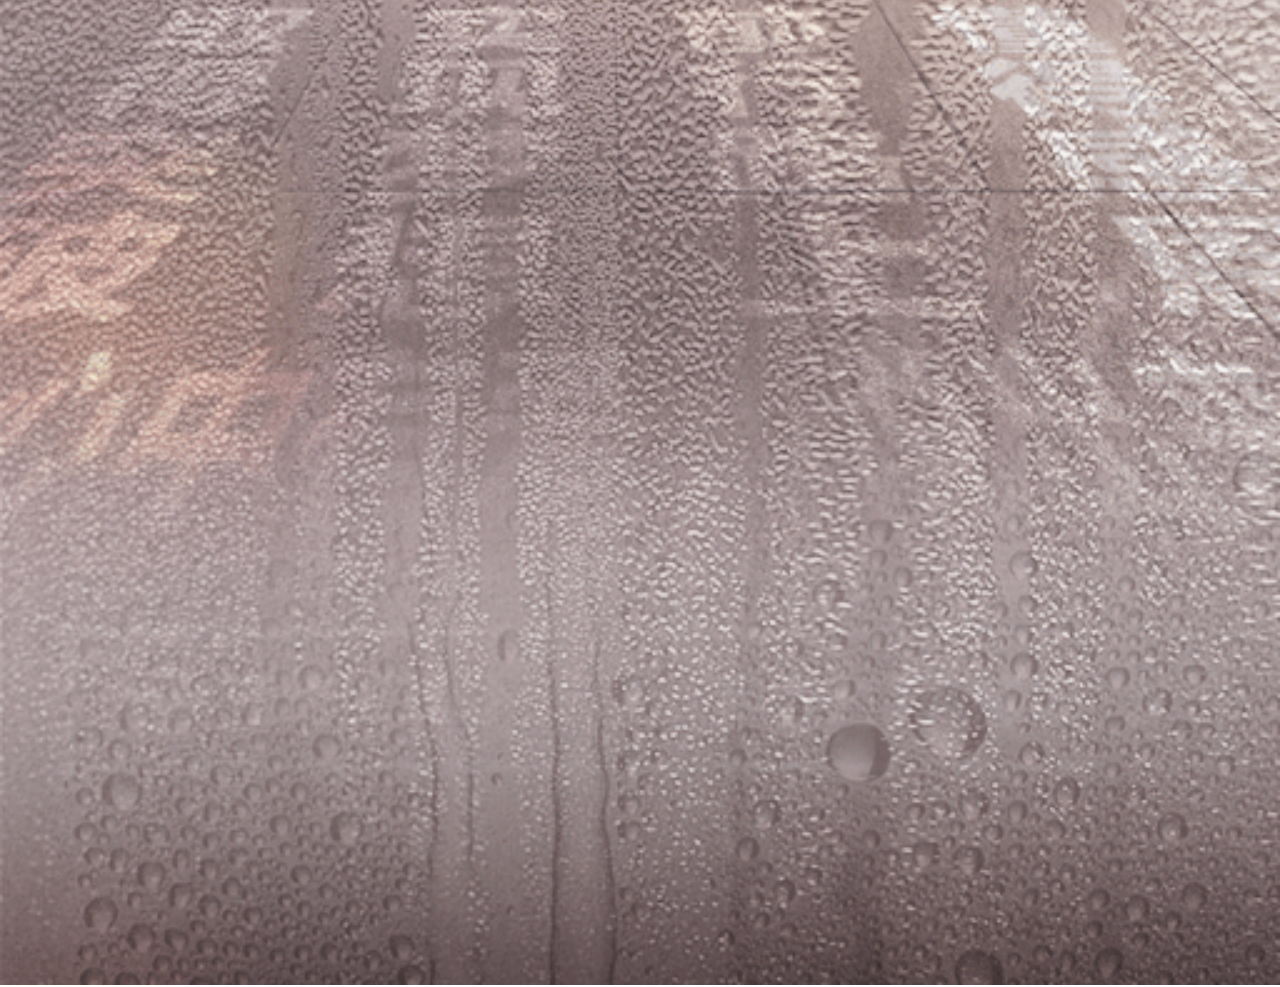
==== commit b95812c2: "new cover" ====
--- a/index.html
+++ b/index.html
@@ -5,6 +5,7 @@
     <meta name="viewport" content="width=device-width, initial-scale=1.0, maximum-scale=1.0, minimum-scale=1.0, user-scalable=no, minimal-ui">
     <meta name="apple-mobile-web-app-capable" content="yes">
     <title>一汽-大众 “感恩有你”</title>
+
     <meta name="description" content="">
     <meta name="keywords" content=""> 
     <link rel="stylesheet" href="./css/common.css" media="all">
@@ -25,7 +26,7 @@
 </div><!-- /#page_load.page -->
 
 <div id="page_1_1" class="page">
-	<img src="img/faw_1_1.jpg" alt="">
+	<img src="img/faw_1_1.jpg" alt="" class="need_load">
 
 	<div class="core">
 		<div class="favor_btn" id="active_info">
@@ -56,7 +57,7 @@
 	<!-- <canvas id="scratcher" class="scratcher"></canvas> -->
 </div><!-- /#page_1_1.page -->
 <div id="page_1_2" class="page">
-	<img src="img/faw_1_2.jpg" alt="">
+	<img src="img/faw_1_2.jpg" alt="" class="need_load">
 
 	<div class="core">
 		<div class="faw_close_btn" id="active_info_close"></div>
@@ -79,7 +80,7 @@
 </div><!-- /#page_1_2.page -->
 
 <div id="page_2_1" class="page">
-	<img src="img/faw_2_1.jpg" alt="">
+	<img src="img/faw_2_1.jpg" alt="" class="need_load">
 
 	<div class="core">
 		<div class="favor_btn" id="favor_info_golf">
@@ -110,7 +111,7 @@
 	</div><!-- /.core -->
 </div><!-- /#page_2_1.page -->
 <div id="page_2_2" class="page">
-	<img src="img/faw_2_2.jpg" alt="">
+	<img src="img/faw_2_2.jpg" alt="" class="need_load">
 
 	<div class="core">
 		<div class="faw_close_btn"  id="favor_info_golf_close"></div>
@@ -136,7 +137,7 @@
 </div><!-- /#page_2_2.page -->
 
 <div id="page_3_1" class="page">
-	<img src="img/faw_3_1.jpg" alt="">
+	<img src="img/faw_3_1.jpg" alt="" class="need_load">
 
 	<div class="core">
 		<div class="favor_btn" id="favor_info_suteng">
@@ -167,7 +168,7 @@
 	</div><!-- /.core -->
 </div><!-- /#page_3_1.page -->
 <div id="page_3_2" class="page">
-	<img src="img/faw_3_2.jpg" alt="">
+	<img src="img/faw_3_2.jpg" alt="" class="need_load">
 
 	<div class="core">
 		<div class="faw_close_btn" id="favor_info_suteng_close"></div>
@@ -188,7 +189,7 @@
 	</div><!-- /.core -->
 </div><!-- /#page_3_2.page -->
 <div id="page_4_1" class="page">
-	<img src="img/faw_4_1.jpg" alt="">
+	<img src="img/faw_4_1.jpg" alt="" class="need_load">
 
 	<div class="core">
 		<div class="faw_btn_qin">
@@ -203,7 +204,7 @@
 	</div><!-- /.core -->
 </div><!-- /#page_4_1.page -->
 <div id="page_4_2" class="page">
-	<img src="img/faw_4_2.jpg" alt="">
+	<img src="img/faw_4_2.jpg" alt="" class="need_load">
 
 	<div class="core">
 		<div class="faw_btn_swipe faw_btn_pro peng_prev swiper-button-prev" type="pro"></div>
@@ -236,7 +237,7 @@
 	</div><!-- /.core -->
 </div><!-- /#page_4_2.page -->
 <div id="page_4_3" class="page">
-	<img src="img/faw_4_3.jpg" alt="">
+	<img src="img/faw_4_3.jpg" alt="" class="need_load">
 
 	<div class="core">
 		<div class="faw_btn_swipe faw_btn_pro qin_prev swiper-button-prev" type="pro"></div>
@@ -269,7 +270,7 @@
 	</div><!-- /.core -->
 </div><!-- /#page_4_3.page -->
 <div id="page_4_4" class="page">
-	<img src="img/faw_4_4.jpg" alt="">
+	<img src="img/faw_4_4.jpg" alt="" class="need_load">
 
 	<div class="core">
 		<div class="faw_btn_swipe faw_btn_pro all_prev swiper-button-prev" type="pro"></div>
@@ -302,7 +303,7 @@
 	</div><!-- /.core -->
 </div><!-- /#page_4_4.page -->
 <div id="page_5_1" class="page">
-	<img src="img/faw_5_1.jpg" alt="">
+	<img src="img/faw_5_1.jpg" alt="" class="need_load">
 
 	<div class="core">
 		<div class="faw_btn btn_order btn_order_drive">
@@ -331,7 +332,7 @@
 </div><!-- /#page_5_1.page -->
 
 <div id="page_7_1" class="page">
-	<img src="img/faw_7_1.jpg" alt="">
+	<img src="img/faw_7_1.jpg" alt="" class="need_load">
 
 	<div class="core">
 		<div class="faw_close_btn" id="order_drive_close"></div>
@@ -398,7 +399,7 @@
 	</div><!-- /.core -->
 </div><!-- /#page_7_1.page -->
 <div id="page_7_2" class="page">
-	<img src="img/faw_7_2.jpg" alt="">
+	<img src="img/faw_7_2.jpg" alt="" class="need_load">
 
 	<div class="core">
 		<div class="faw_close_btn" id="share_close"></div>
@@ -419,7 +420,7 @@
 	</div><!-- /.core -->
 </div><!-- /#page_7_2.page -->
 <div id="page_7_3" class="page">
-	<img src="img/faw_7_3.jpg" alt="">
+	<img src="img/faw_7_3.jpg" alt="" class="need_load">
 
 	<div class="core">
 		
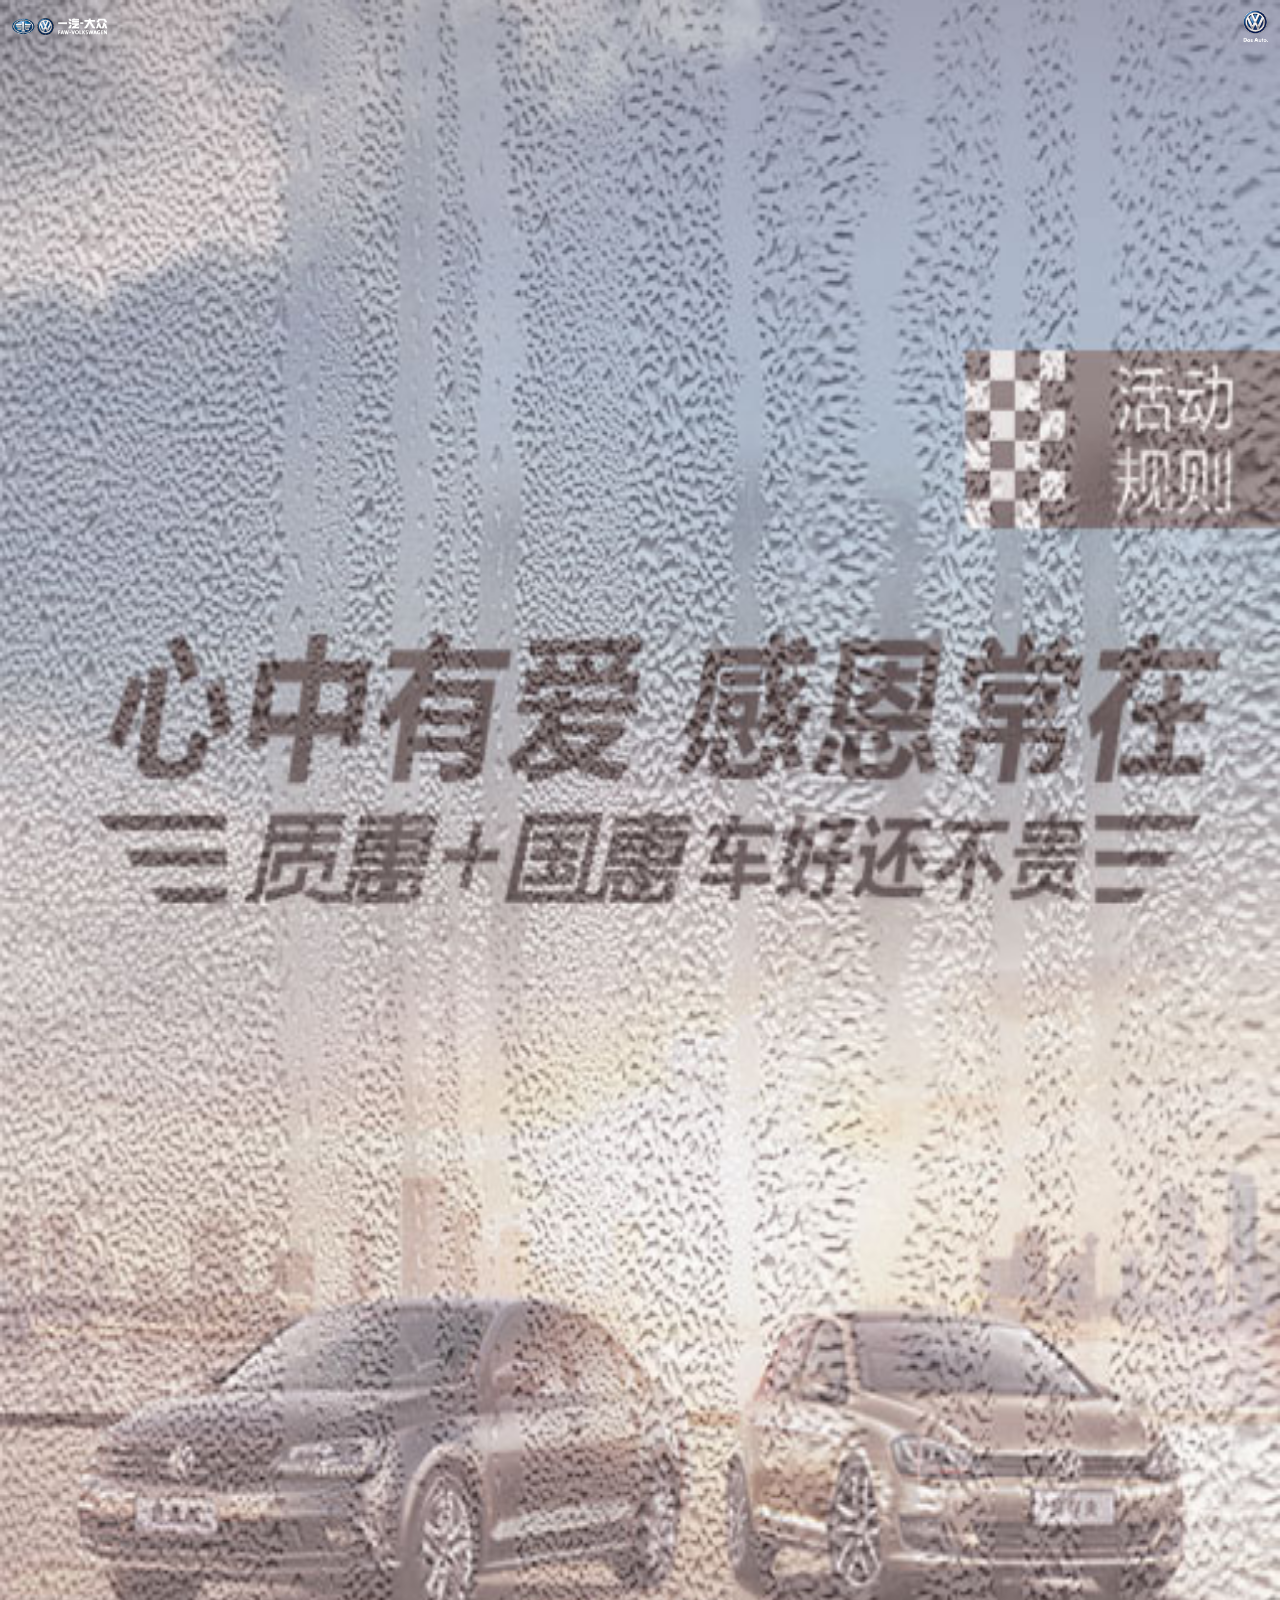
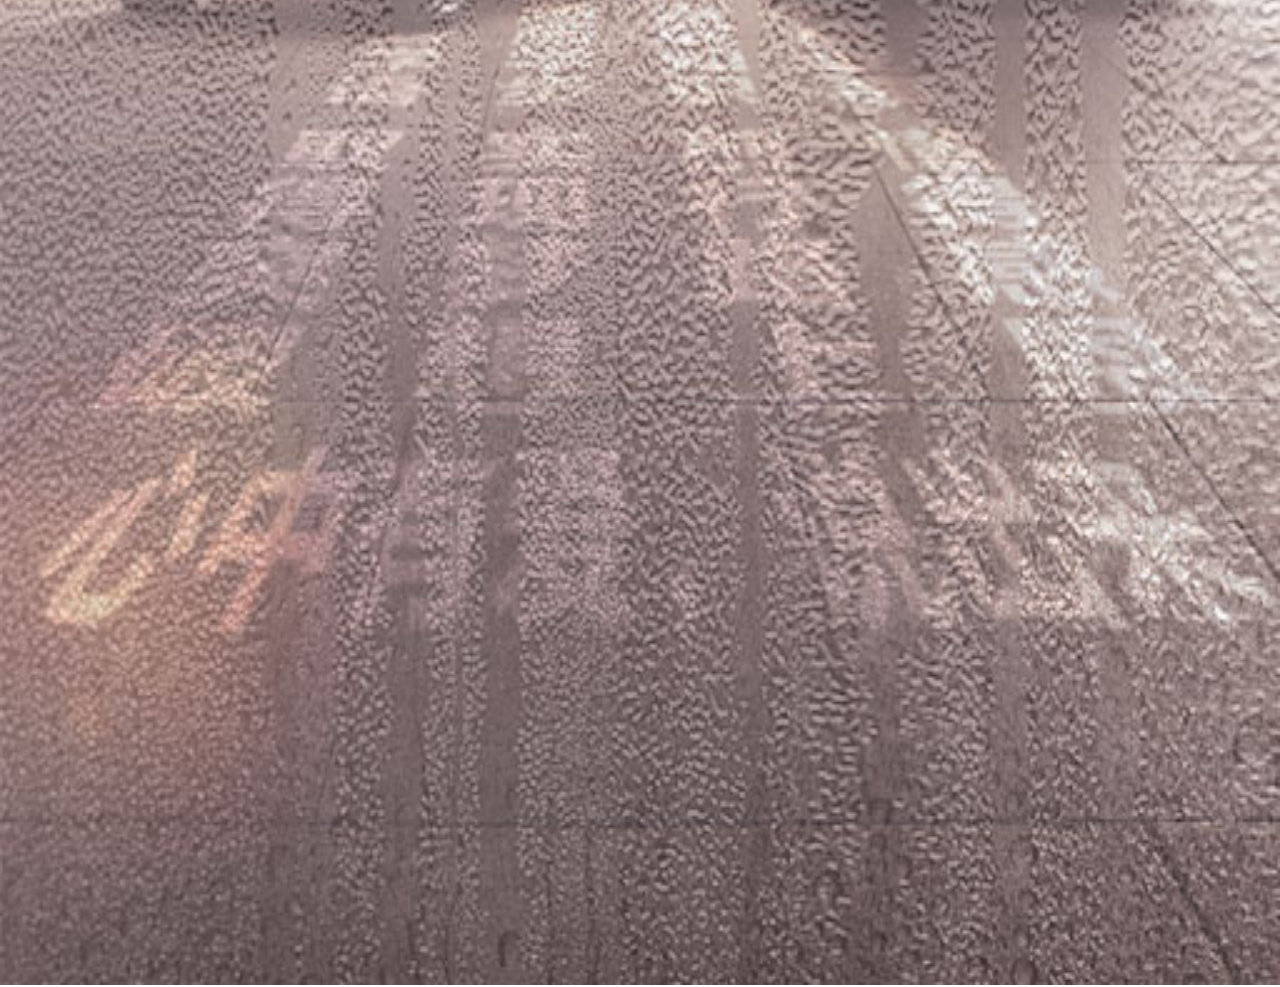
==== commit b8a063a6: "dele scroll" ====
--- a/index.html
+++ b/index.html
@@ -391,7 +391,7 @@
 			<div class="faw_btn_left"></div>
 			<div class="faw_btn_center">
 				<div class="btn_text">
-					&nbsp;&nbsp;提&nbsp;&nbsp;交&nbsp;&nbsp;
+					&nbsp;&nbsp;提&nbsp;&nbsp;&nbsp;&nbsp;&nbsp;&nbsp;交&nbsp;&nbsp;
 				</div>
 			</div>
 			<div class="faw_btn_right"></div>
@@ -411,7 +411,7 @@
 			<div class="faw_btn_center">
 				<div class="btn_icon_left"></div>
 				<div class="btn_text">
-					&nbsp;&nbsp;分&nbsp;&nbsp;享&nbsp;&nbsp;
+					&nbsp;&nbsp;分&nbsp;&nbsp;&nbsp;&nbsp;&nbsp;&nbsp;享&nbsp;&nbsp;
 				</div>
 				<div class="btn_icon_right"></div>
 			</div>
--- a/css/common.css
+++ b/css/common.css
@@ -151,8 +151,8 @@
   background-image: url(../img/logo_right.png);
   background-size: 25px 32px;
 }
-.page{position: relative;display: none;}
-.page img:first-child{width: 100%;display: block;}
+.page{position: relative;display: none; width: 100%;height: 100%;}
+.page img:first-child{width: 100%; height: 100%; display: block;}
 .core{position: absolute;top: 0;z-index: 10;width: 100%;height: 100%;}
 .faw_btn{overflow: hidden;}
 .faw_btn_left{float: left; height: 41px;width: 9px;background: url(../img/faw_btn_left.png) no-repeat;background-size: 9px 41px;}
@@ -166,6 +166,67 @@
 .loading{height: 100%;background: #cccccc url(../img/loading.gif) no-repeat center center;}
 .scratch{height: 100%;}
 /*#page_4_1{display: block;}*/
+#page_1_1{
+  background: url(../img/faw_1_1.jpg) no-repeat center center;
+  background-size: cover;
+}
+#page_1_2{
+  background: url(../img/faw_1_2.jpg) no-repeat center center;
+  background-size: cover;
+}
+#page_2_1{
+  background: url(../img/faw_2_1.jpg) no-repeat center center;
+  background-size: cover;
+}
+#page_2_2{
+  background: url(../img/faw_2_2.jpg) no-repeat center center;
+  background-size: cover;
+}
+#page_3_1{
+  background: url(../img/faw_3_1.jpg) no-repeat center center;
+  background-size: cover;
+}
+#page_3_2{
+  background: url(../img/faw_3_2.jpg) no-repeat center center;
+  background-size: cover;
+}
+#page_4_1{
+  background: url(../img/faw_4_1.jpg) no-repeat center center;
+  background-size: cover;
+}
+#page_4_2{
+  background: url(../img/faw_4_2.jpg) no-repeat center center;
+  background-size: cover;
+}
+#page_4_3{
+  background: url(../img/faw_4_3.jpg) no-repeat center center;
+  background-size: cover;
+}
+#page_4_4{
+  background: url(../img/faw_4_4.jpg) no-repeat center center;
+  background-size: cover;
+}
+#page_5_1{
+  background: url(../img/faw_5_1.jpg) no-repeat center center;
+  background-size: cover;
+}
+
+#page_7_1{
+  background: url(../img/faw_7_1.jpg) no-repeat center center;
+  background-size: cover;
+}
+#page_7_2{
+  background: url(../img/faw_7_2.jpg) no-repeat center center;
+  background-size: cover;
+}
+#page_7_3{
+  background: url(../img/faw_7_3.jpg) no-repeat center center;
+  background-size: cover;
+}
+.need_load{
+  position: absolute;
+  left: -99999px;
+}
 
 .scratcher{
   position: absolute;
@@ -189,23 +250,23 @@
 .btn_order{
   position: absolute;
   left: 10px;
-  bottom: 50px;
+  bottom: 30px;
 }
 .btn_thx,.btn_share_friend{
   position: absolute;
   right: 10px;
-  bottom: 50px;
+  bottom: 30px;
 }
 
 .btn_choose{
   position: absolute;
   left: 10px;
-  bottom: 50px;
+  bottom: 30px;
 }
 .btn_send{
   position: absolute;
   right: 10px;
-  bottom: 50px;
+  bottom: 30px;
 }
 .faw_btn_pro,.faw_btn_next{
   position: absolute;
@@ -225,7 +286,7 @@
 .faw_btn_next{
   background:url(../img/faw_btn_next.png) no-repeat 0 0;
   background-size: 35px 19px;
-  bottom: 20%;
+  bottom: 18%;
 }
 .btn_choose .faw_btn_center,.btn_send .faw_btn_center{
   padding:0 15px;
@@ -265,7 +326,7 @@
   position: absolute;
   width: 9%;
   height: 5%;
-  right: 9px;
+  right: 7%;
   top: 9%;
   z-index: 999;
 }
@@ -279,7 +340,7 @@
 .favor_detail_left{
   text-align: left;
   text-indent: 4px;
-  top: 35%;
+  top: 36%;
   font-size: 1rem;
 }
 .favor_detail p{
@@ -293,7 +354,7 @@
   line-height: 1.8rem;
 }
 .favor_detail_left span{
-  line-height: 1.6rem;
+  line-height: 1.5rem;
 }
 .favor_detail .faw_title{
   font-weight: bold;
@@ -323,7 +384,7 @@
 
 .faw_btn_qin{
   position: absolute;
-  bottom: 120px;
+  bottom: 80px;
   left: 10px;
   width: 140px;
   height: 42px;
@@ -337,7 +398,7 @@
 }
 .faw_btn_peng{
   position: absolute;
-  bottom: 120px;
+  bottom: 80px;
   right: 10px;
   width: 154px;
   height: 42px;
@@ -351,7 +412,7 @@
 }
 .faw_btn_all{
   position: absolute;
-  bottom: 64px;
+  bottom: 30px;
   left: 50%;
   width: 178px;
   height: 42px;
@@ -435,25 +496,25 @@
 }
 .btn_confirm{
   position: absolute;
-  bottom: 50px;
+  bottom: 20px;
   left: 50%;
   margin-left: -42px;
 }
 .textarea{
   position: absolute;
-  top: 42%;
-  width: 100%;
-  height: 20%;
+  top: 45%;
+  width: 100%;
+  height: 22%;
 }
 .saysth{
   resize: none;
   display: inline-block;
-  width: 87%;
+  width: 84%;
   height: 100%;
   margin:0 auto;
   position: absolute;
   left: 50%;
-  margin-left: -45%;
+  margin-left: -43%;
   font-size: 1.4rem;
   color: #000;
   border:0;
@@ -461,7 +522,7 @@
 .btn_share{
   left: 50%;
   margin-left: -70px;
-  bottom: 60px;
+  bottom: 20px;
 }
 @media screen and (min-width:375px){
   .core .favor_btn{
@@ -488,10 +549,10 @@
   }
   .favor_detail span{
     display: block;
-    line-height: 2.0rem;
+    line-height: 1.8rem;
   }
   .favor_detail .faw_title{
-    margin-bottom: 4px;
+    /*margin-bottom: 4px;*/
   }
   .favor_detail .faw_detail_text{
     font-size: 1.6rem;
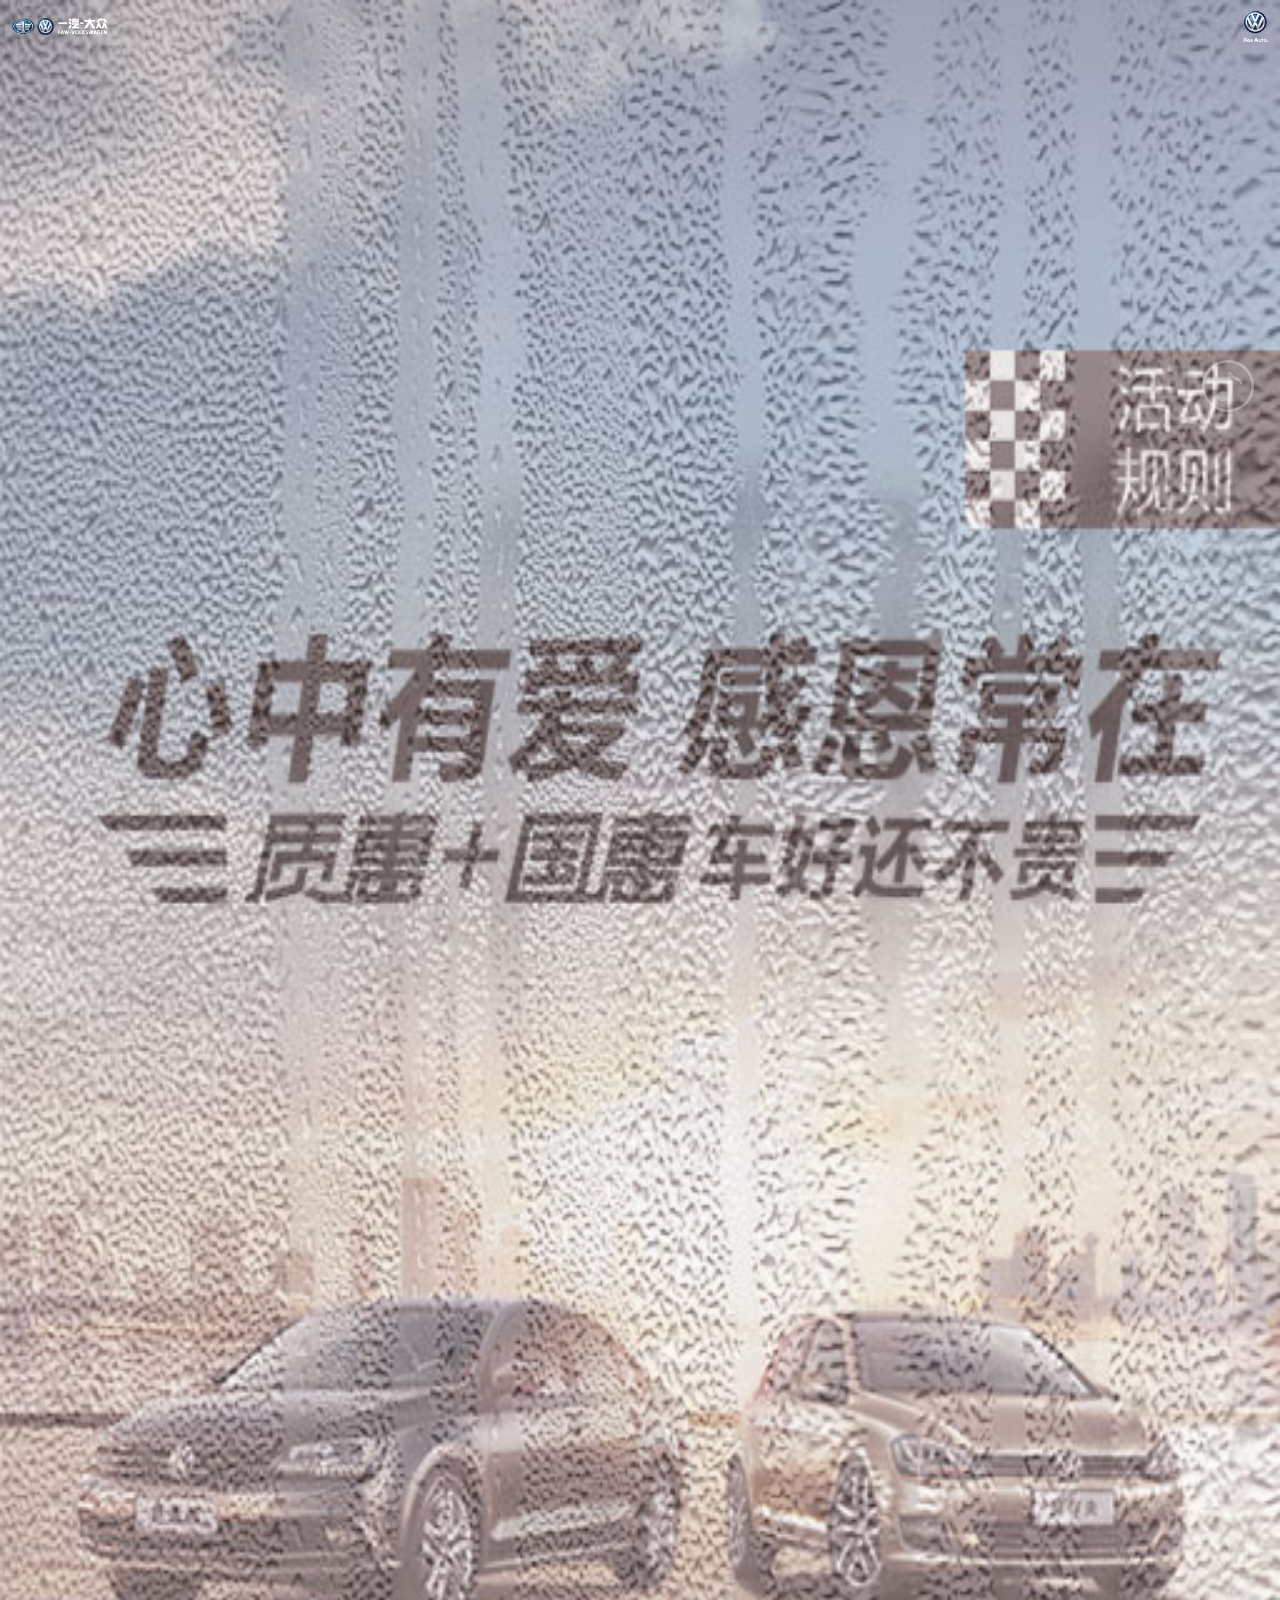
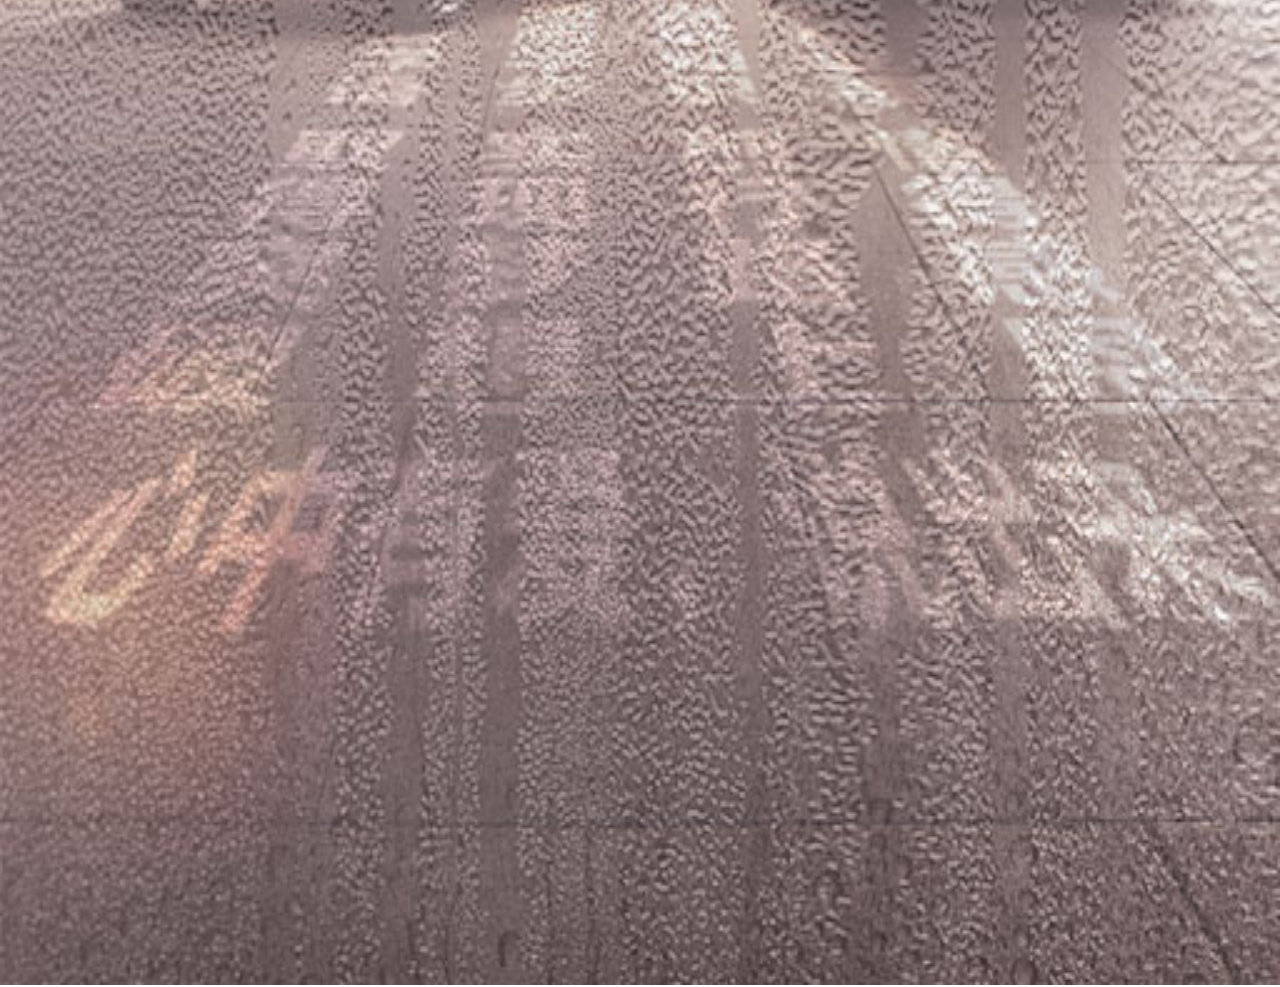
==== commit b2274558: "add audio and more" ====
--- a/index.html
+++ b/index.html
@@ -14,8 +14,8 @@
 
 <body class="load_body">
 <header>
-	<a id="logo_left" href="javascript:void(0);">一汽大众</a>
-	<a id="logo_right" href="javascript:void(0);">Das Auto</a>
+	<a id="logo_left" href="http://vw.faw-vw.com/m">一汽大众</a>
+	<a id="logo_right" href="http://vw.faw-vw.com/st_golf">Das Auto</a>
 </header>
 
 <div id="page_load" class="page">
@@ -24,6 +24,19 @@
 		<canvas id="scratcher" class="canvasName"></canvas>
 	</div><!-- /.scratch -->
 </div><!-- /#page_load.page -->
+<!--audio add-->
+<div style="height:0px;overflow:hidden;">
+    <audio src="./mp3/back.mp3" loop autoplay></audio>
+</div>
+<a href="javascript:playPause();">
+    <div class="music_btn border_anim">
+        <span class="iconaudio1"><s class="music_btn_anim"></s></span>
+        <span class="iconaudio2"><s class="music_btn_anim"></s></span>
+        <span class="iconaudio3"><s class="music_btn_anim"></s></span>
+    </div>
+</a>
+<!--audio add end on 2015/11/23-->
+
 
 <div id="page_1_1" class="page">
 	<img src="img/faw_1_1.jpg" alt="" class="need_load">
@@ -68,8 +81,9 @@
 			</p>
 			<p>
 				<span class="faw_title">参与方式</span>
-				<span class="faw_detail_text">写下对TA感恩的话，并留下资料即参与成功</span>
-				<span class="faw_detail_text">一汽-大众将从中抽取20名获得礼品 </span>
+				<span class="faw_detail_text">填写预约试驾信息，并写下对TA感恩的话
+</span>
+				<span class="faw_detail_text">分享至朋友圈，即有机会参与抽奖 </span>
 			</p>
 			<p>
 				<span class="faw_title">活动时间</span>
--- a/css/common.css
+++ b/css/common.css
@@ -997,5 +997,88 @@
     transform: rotate(360deg);
   }
 }
-
-
+@-webkit-keyframes audio_anim {
+    0% {
+        -webkit-transform: translate(0, 0);
+        opacity: 0
+    }
+    30% {
+        -webkit-transform: translate(-20px, -20px);
+        opacity: 1
+    }
+    100% {
+        -webkit-transform: translate(-30px, -30px);
+        opacity: 0
+    }
+}
+.music_btn {
+    background: url("../img/chukong_music_btn.png") no-repeat;
+    background-size: 100% 100%;
+    width: 52px;
+    height: 52px;
+    position: absolute;
+    z-index: 999;
+    top: 40%;
+    right: 2%
+}
+
+.border_anim .music_btn_anim {
+    display: block;
+    position: absolute;
+    width: 20px;
+    height: 20px;
+    opacity: 0;
+    background: url("../img/music_sign.png") no-repeat;
+    background-size: 100% 100%;
+    -webkit-animation: audio_anim 2s ease-out infinite;
+    -moz-animation: audio_anim 2s ease-out infinite;
+    -o-animation: audio_anim 2s ease-out infinite;
+    animation: audio_anim 2s ease-out infinite;
+}
+
+.border_anim .iconaudio1,
+.border_anim .iconaudio2,
+.border_anim .iconaudio3 {
+    position: relative;
+    display: block
+}
+
+.border_anim .iconaudio1 {
+    -webkit-transform: rotate(0deg);
+    -moz-transform: rotate(0deg);
+    -o-transform: rotate(0deg);
+    transform: rotate(0deg)
+}
+
+.border_anim .iconaudio2 {
+    -webkit-transform: rotate(30deg);
+    -moz-transform: rotate(30deg);
+    -o-transform: rotate(30deg);
+    transform: rotate(30deg)
+}
+
+.border_anim .iconaudio2 .music_btn_anim {
+    -webkit-animation-duration: 2s;
+    -webkit-animation-delay: .9s;
+    -moz-animation-duration: 2s;
+    -moz-animation-delay: .9s;
+    -o-animation-duration: 2s;
+    -o-animation-delay: 1.9s
+}
+
+.border_anim .iconaudio3 {
+    -webkit-transform: rotate(45deg);
+    -moz-transform: rotate(45deg);
+    -o-transform: rotate(45deg);
+    transform: rotate(45deg)
+}
+
+.border_anim .iconaudio3 .music_btn_anim {
+    -webkit-animation-duration: 2s;
+    -webkit-animation-delay: 1.9s;
+    -moz-animation-duration: 2s;
+    -moz-animation-delay: .9s;
+    -o-animation-duration: 2s;
+    -o-animation-delay: 1.9s
+}
+
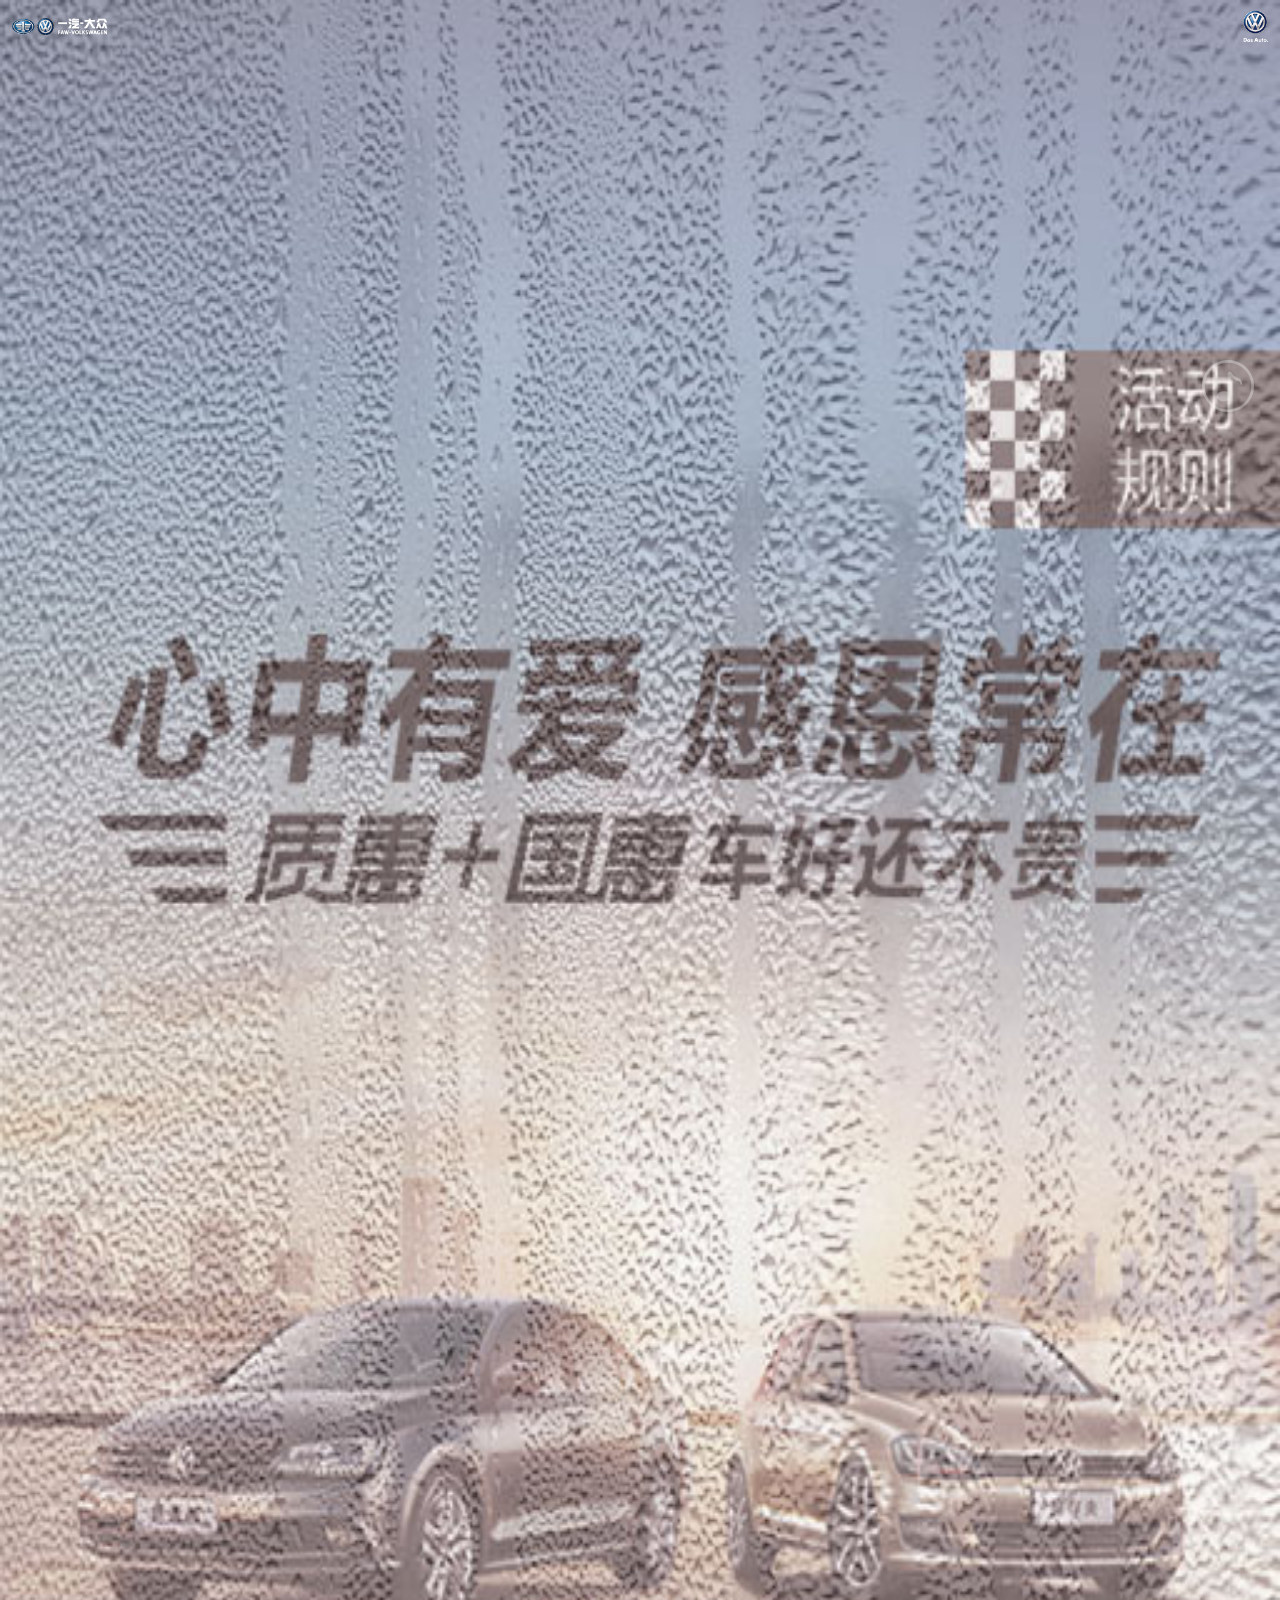
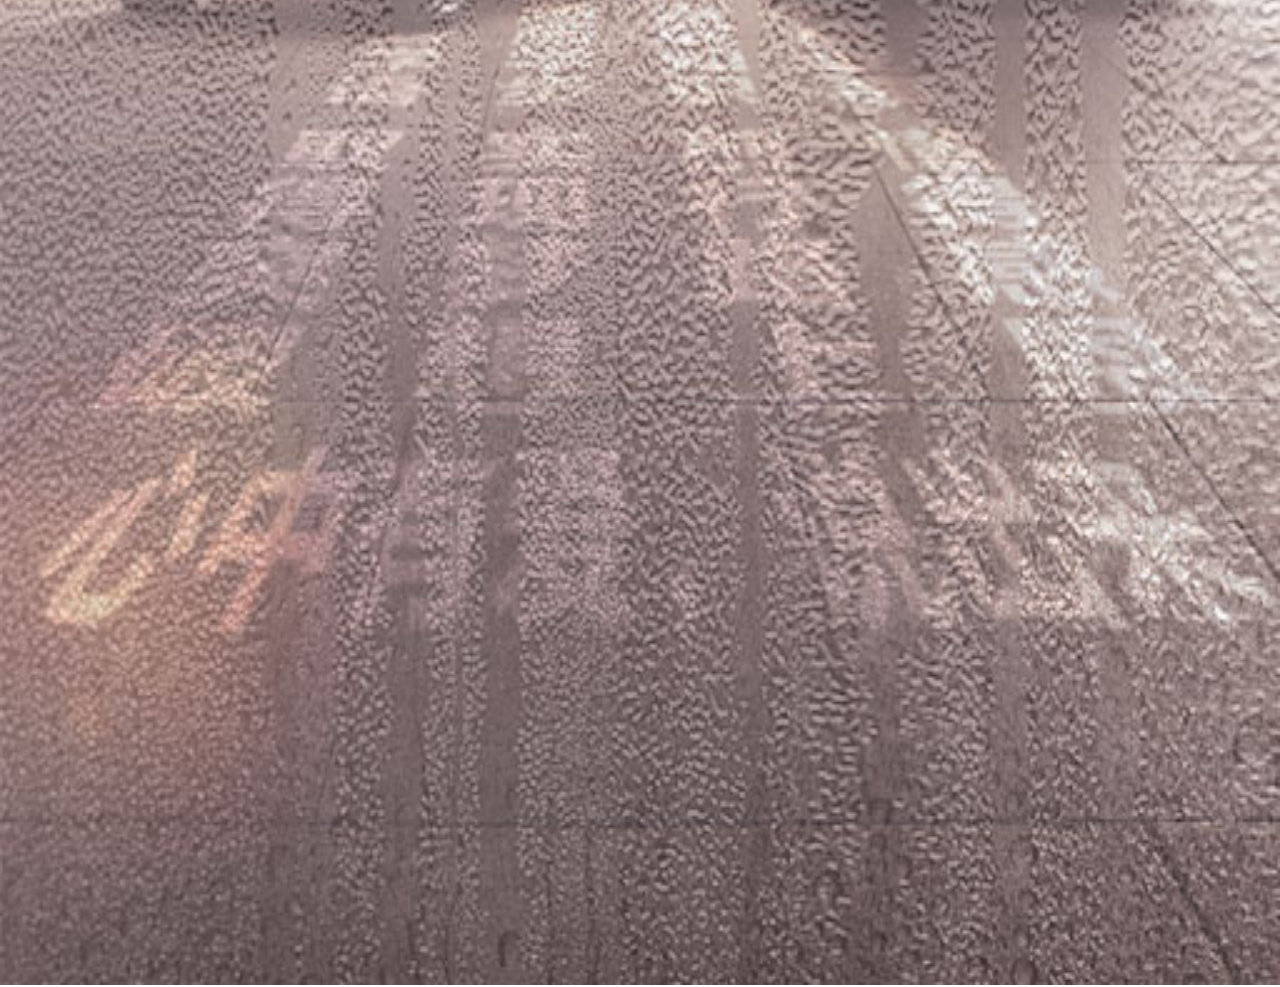
==== commit 0f5f2b25: "changes" ====
--- a/index.html
+++ b/index.html
@@ -215,6 +215,9 @@
 		<div class="faw_btn_all">
 			致所有帮助过我的人
 		</div>
+		<div id="faw_thx_back" class="faw_thx_back">
+			返回
+		</div>
 	</div><!-- /.core -->
 </div><!-- /#page_4_1.page -->
 <div id="page_4_2" class="page">
@@ -418,7 +421,7 @@
 	<div class="core">
 		<div class="faw_close_btn" id="share_close"></div>
 		<div class="textarea">
-			<textarea name="saysth" class="saysth" id="saystn" placeholder="留下想说的话,送给您最感恩的人"></textarea>
+			<textarea name="saysth" class="saysth" id="saystn" placeholder="留下想说的话,送给您最感恩的人（请控制在32个中文字符以内）"></textarea>
 		</div>
 		<div class="faw_btn btn_share_friend btn_share">
 			<div class="faw_btn_left"></div>
@@ -437,7 +440,17 @@
 	<img src="img/faw_7_3.jpg" alt="" class="need_load">
 
 	<div class="core">
-		
+		<div class="faw_btn btn_order btn_order_drive btn_center">
+			<div class="faw_btn_left"></div>
+			<div class="faw_btn_center">
+				<div class="btn_icon_left"></div>
+				<div class="btn_text">
+					预约试驾
+				</div>
+				<div class="btn_icon_right"></div>
+			</div>
+			<div class="faw_btn_right"></div>
+		</div>
 	</div><!-- /.core -->
 </div><!-- /#page_7_3.page -->
 
--- a/css/common.css
+++ b/css/common.css
@@ -251,6 +251,10 @@
   position: absolute;
   left: 10px;
   bottom: 30px;
+}
+.btn_order.btn_center{
+  left: 50%;
+  margin-left: -67px;
 }
 .btn_thx,.btn_share_friend{
   position: absolute;
@@ -433,6 +437,17 @@
 }
 .faw_thx_text img{
   width: 100%;
+}
+.faw_thx_back{
+  color: #000;
+  position: absolute;
+  bottom: 0;
+  right: 0;
+  font-size: 12px;
+  font-weight: bold;
+  padding-bottom: 8px;
+  margin: 10px;
+  background: url(../img/faw_white_border.png) no-repeat center bottom;
 }
 
 .order_form{
